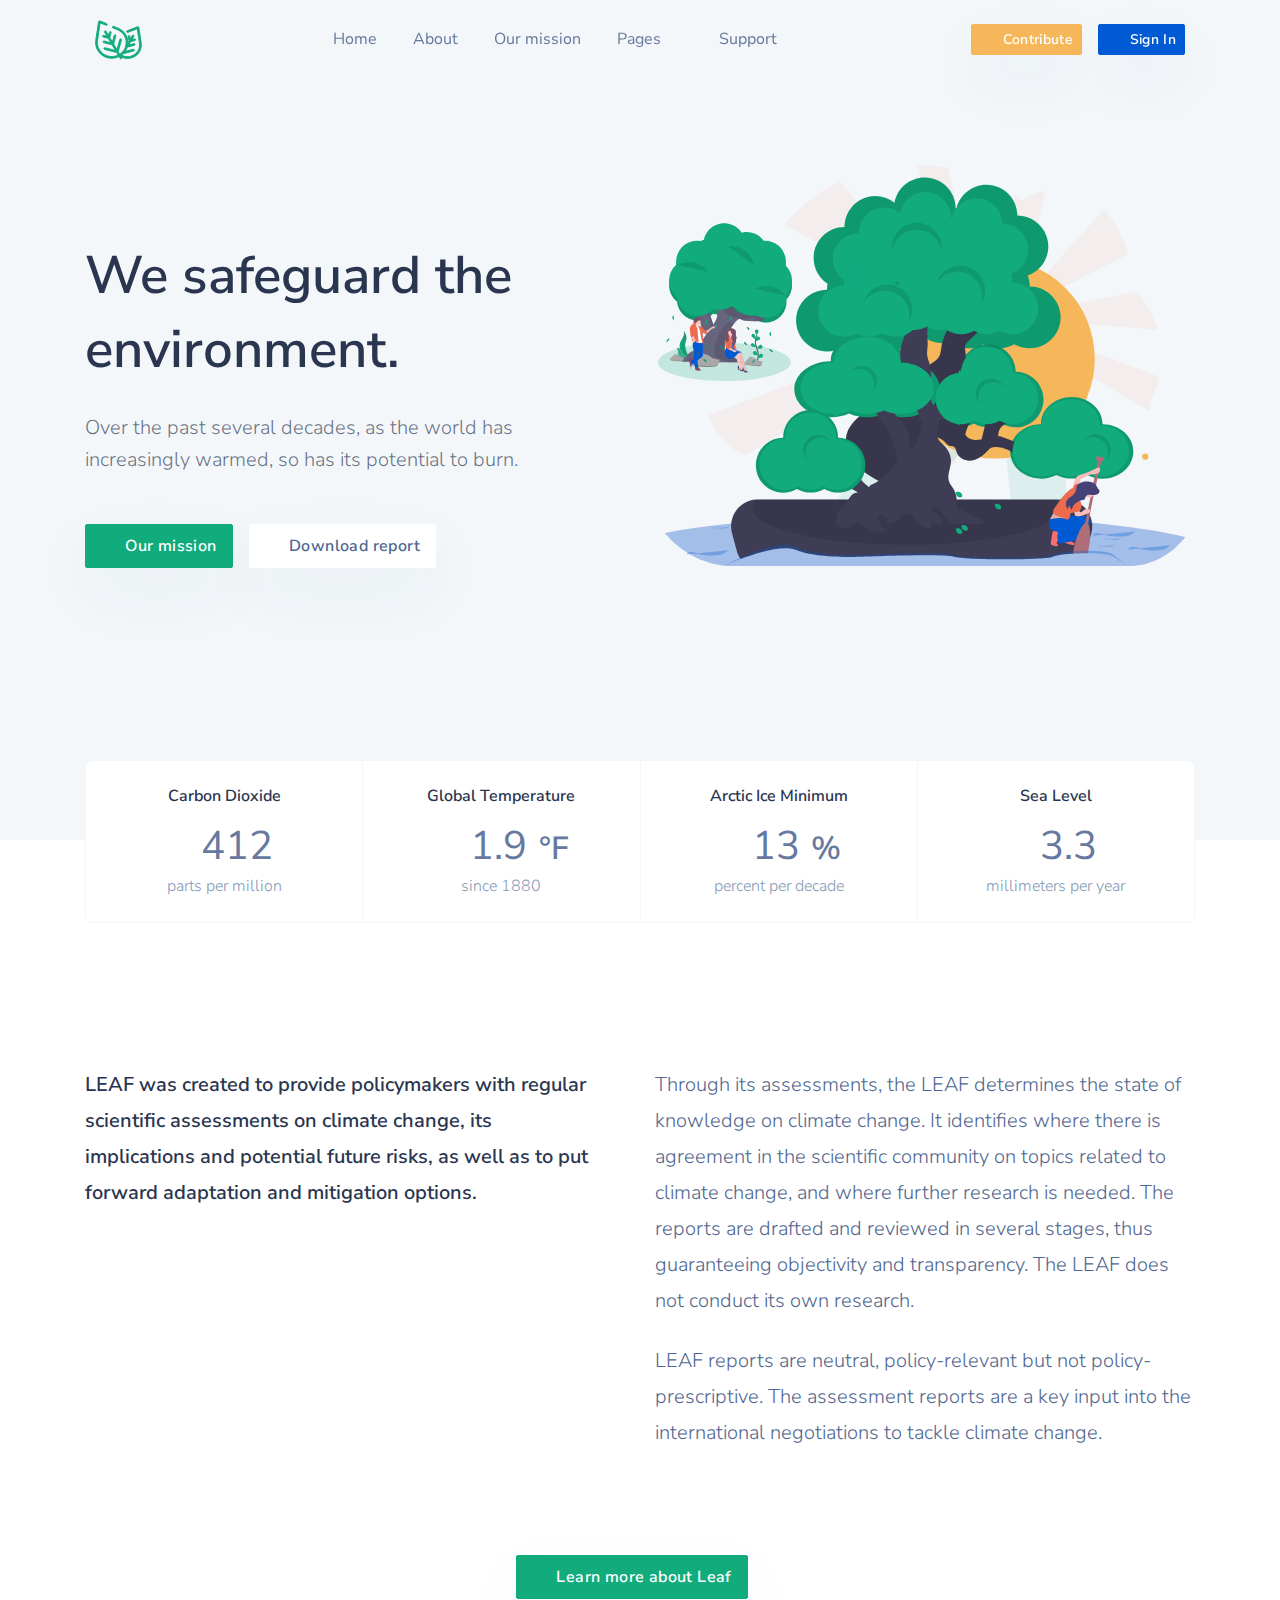
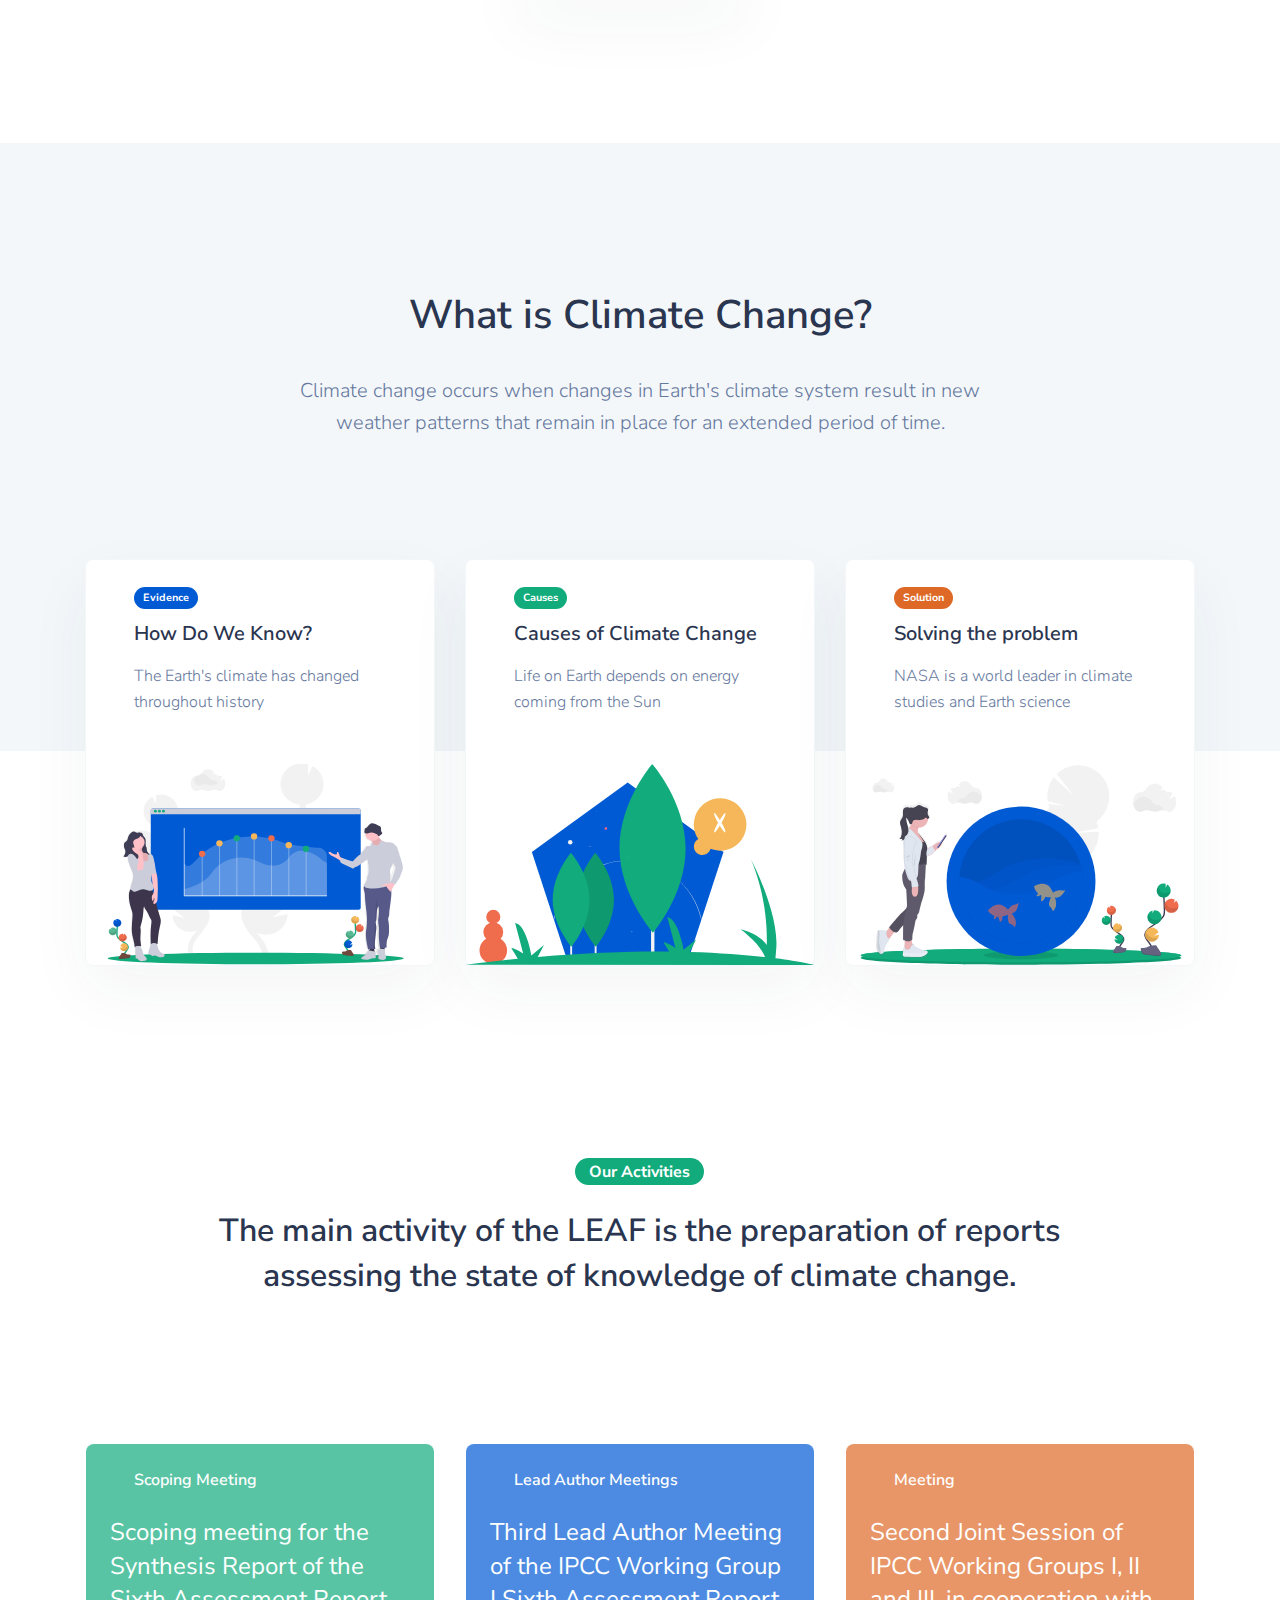
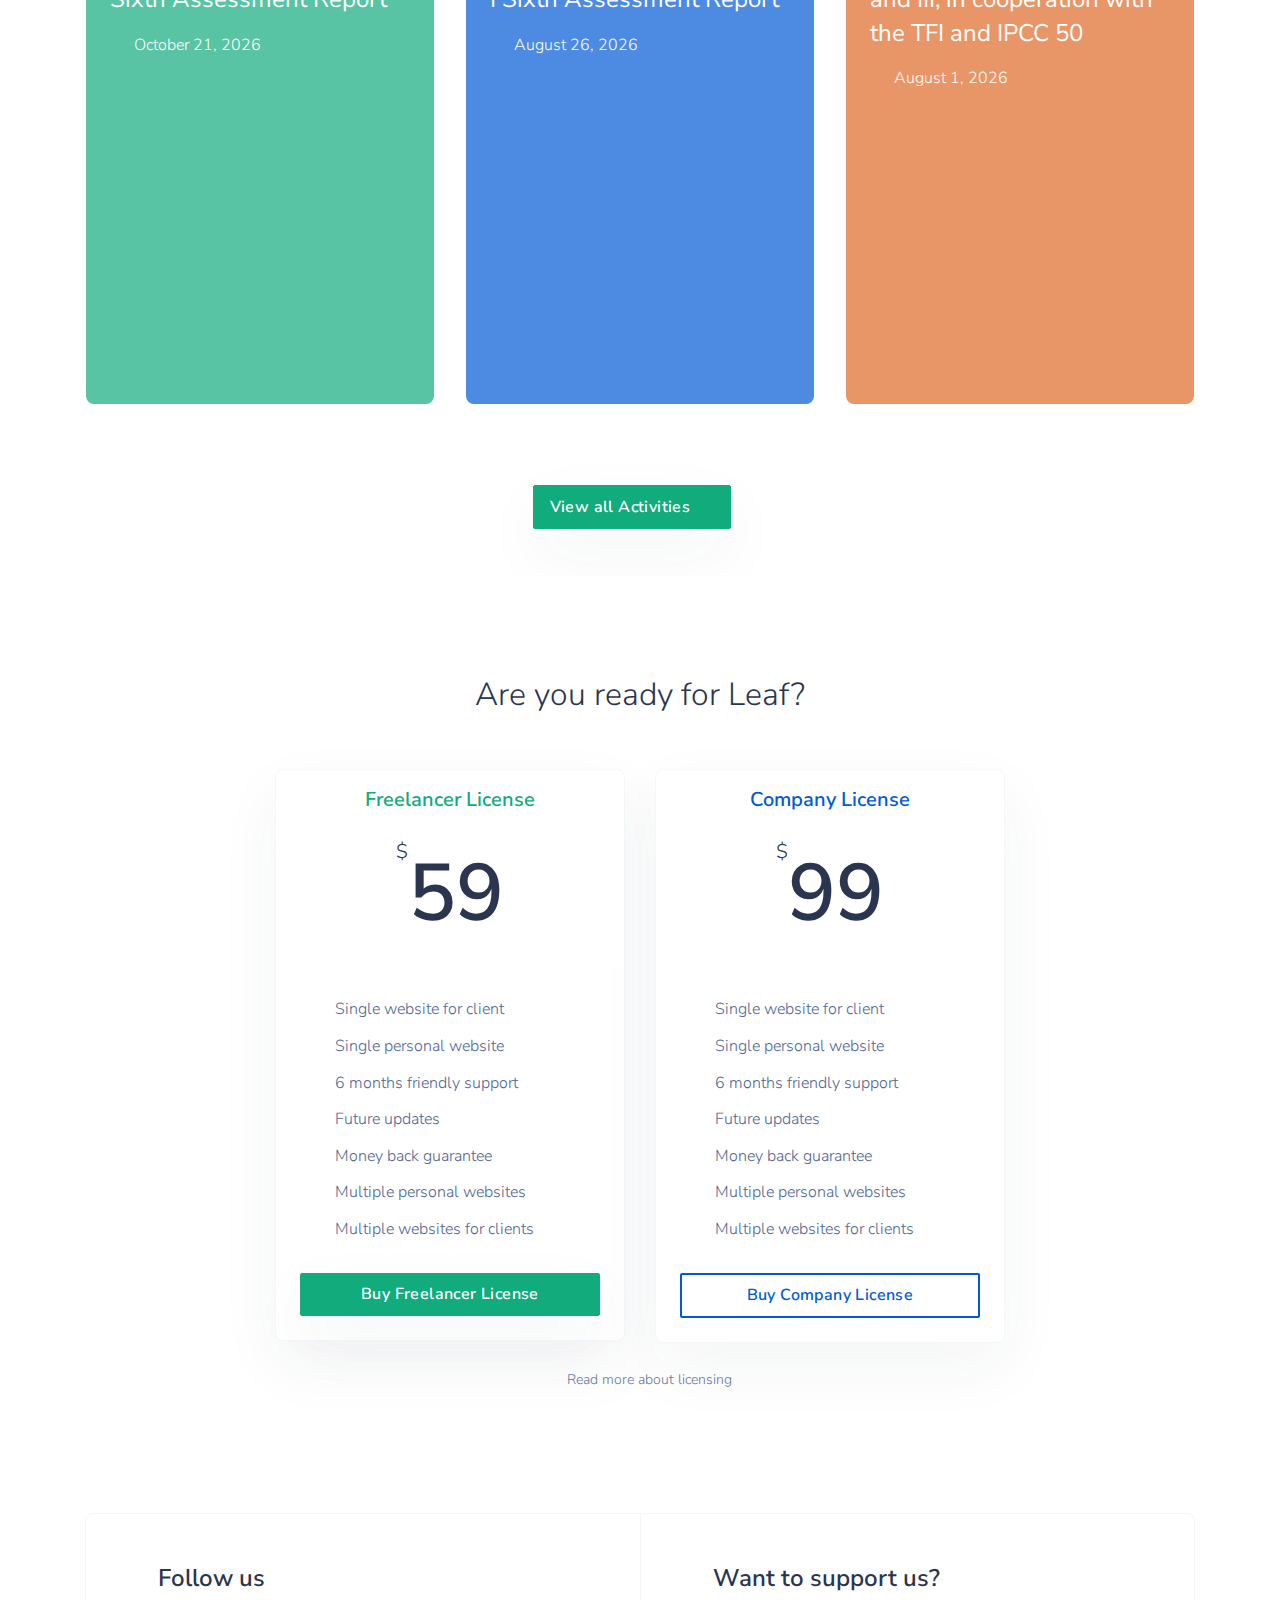
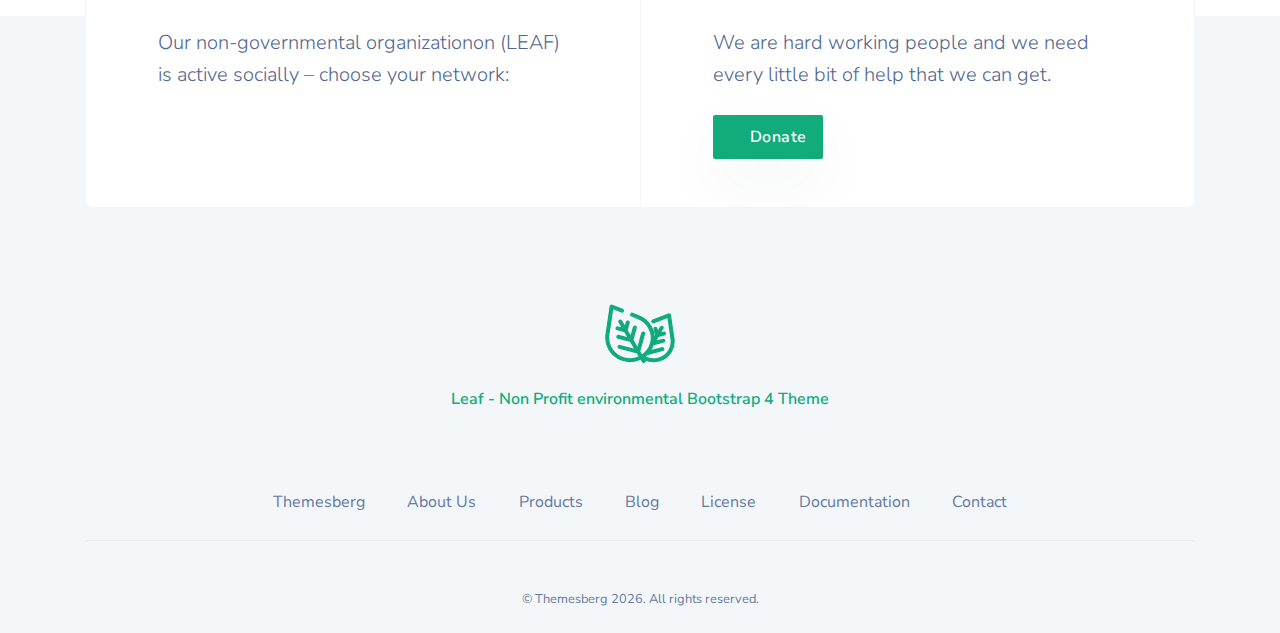
==== mobile/index.html @ 42bd35b0 "feat: `mobile version added`" ====
<!DOCTYPE html>
<!-- saved from url=(0043)https://demo.themesberg.com/leaf/index.html -->
<html lang="en">
  <head>
    <meta http-equiv="Content-Type" content="text/html; charset=UTF-8" />
    <title>Leaf - Non Profit environmental Bootstrap 4 Theme</title>
    <meta
      name="viewport"
      content="width=device-width,initial-scale=1,shrink-to-fit=no"
    />
    <meta
      name="title"
      content="Leaf - Non Profit environmental Bootstrap 4 Theme"
    />
    <meta name="author" content="Themesberg" />
    <meta
      name="description"
      content="Leaf is the highest quality and most abundantly featured non profit environmental Bootstrap 4 theme ever created. Having a clean and beautiful UI and UX you can reach and truly get your message across about environmental issues."
    />
    <meta
      name="keywords"
      content="bootstrap 4, bootstrap, bootstrap 4 theme, bootstrap 4 non profit, bootstrap 4 environmental, climate change theme, environmental theme, green bootstrap 4 theme, themesberg, gulp, sass, responsive, responsive bootstrap 4 theme"
    />
    <link
      rel="canonical"
      href="https://themesberg.com/product/web-templates/leaf-non-profit-environmental-bootstrap-4-theme"
    />
    <meta property="og:type" content="website" />
    <meta
      property="og:url"
      content="https://themesberg.com/product/web-templates/leaf-non-profit-environmental-bootstrap-4-theme"
    />
    <meta
      property="og:title"
      content="Leaf - Non Profit environmental Bootstrap 4 Theme"
    />
    <meta
      property="og:description"
      content="Leaf is the highest quality and most abundantly featured non profit environmental Bootstrap 4 theme ever created. Having a clean and beautiful UI and UX you can reach and truly get your message across about environmental issues."
    />
    <meta
      property="og:image"
      content="https://themesberg.s3.us-east-2.amazonaws.com/public/products/leaf/leaf-preview.jpg"
    />
    <meta property="twitter:card" content="summary_large_image" />
    <meta
      property="twitter:url"
      content="https://themesberg.com/product/web-templates/leaf-non-profit-environmental-bootstrap-4-theme"
    />
    <meta
      property="twitter:title"
      content="Leaf - Non Profit environmental Bootstrap 4 Theme"
    />
    <meta
      property="twitter:description"
      content="Leaf is the highest quality and most abundantly featured non profit environmental Bootstrap 4 theme ever created. Having a clean and beautiful UI and UX you can reach and truly get your message across about environmental issues."
    />
    <meta
      property="twitter:image"
      content="https://themesberg.s3.us-east-2.amazonaws.com/public/products/leaf/leaf-preview.jpg"
    />
    <link
      rel="apple-touch-icon"
      sizes="120x120"
      href="https://demo.themesberg.com/leaf/assets/img/favicon/apple-touch-icon.png"
    />
    <link
      rel="icon"
      type="image/png"
      sizes="32x32"
      href="https://demo.themesberg.com/leaf/assets/img/favicon/favicon-32x32.png"
    />
    <link
      rel="icon"
      type="image/png"
      sizes="16x16"
      href="https://demo.themesberg.com/leaf/assets/img/favicon/favicon-16x16.png"
    />
    <link
      rel="manifest"
      href="https://demo.themesberg.com/leaf/assets/img/favicon/site.webmanifest"
    />
    <link
      rel="mask-icon"
      href="https://demo.themesberg.com/leaf/assets/img/favicon/safari-pinned-tab.svg"
      color="#ffffff"
    />
    <meta name="msapplication-TileColor" content="#ffffff" />
    <meta name="theme-color" content="#ffffff" />
    <link type="text/css" href="./all.min.css" rel="stylesheet" />
    <link type="text/css" href="./prism.css" rel="stylesheet" />
    <link type="text/css" href="./jqvmap.min.css" rel="stylesheet" />
    <link type="text/css" href="./leaf.css" rel="stylesheet" />
    <script async="" src="./gtm.js"></script>
    <script>
      (function (w, d, s, l, i) {
        w[l] = w[l] || [];
        w[l].push({
          "gtm.start": new Date().getTime(),
          event: "gtm.js",
        });
        var f = d.getElementsByTagName(s)[0],
          j = d.createElement(s),
          dl = l != "dataLayer" ? "&l=" + l : "";
        j.async = true;
        j.src = "https://www.googletagmanager.com/gtm.js?id=" + i + dl;
        f.parentNode.insertBefore(j, f);
      })(window, document, "script", "dataLayer", "GTM-THQTXJ7");
    </script>
    <script async="" src="./js"></script>
    <script>
      window.dataLayer = window.dataLayer || [];
      function gtag() {
        dataLayer.push(arguments);
      }
      gtag("js", new Date());

      gtag("config", "UA-141734189-6");
    </script>
  </head>
  <body>
    <noscript
      ><iframe
        src="https://www.googletagmanager.com/ns.html?id=GTM-THQTXJ7"
        height="0"
        width="0"
        style="display: none; visibility: hidden"
      ></iframe
    ></noscript>
    <header class="header-global">
      <nav
        id="navbar-main"
        class="navbar navbar-main navbar-expand-lg navbar-transparent navbar-light navbar-theme-primary headroom py-lg-2 px-lg-6 headroom--not-bottom headroom--pinned headroom--top"
      >
        <div class="container">
          <a
            class="navbar-brand"
            href="https://demo.themesberg.com/leaf/index.html"
            ><img
              class="navbar-brand-dark"
              src="./light.svg"
              alt="Logo light" />
            <img class="navbar-brand-light" src="./primary.svg" alt="Logo dark"
          /></a>
          <div class="navbar-collapse collapse" id="navbar_global">
            <div class="navbar-collapse-header">
              <div class="row">
                <div class="col-6 collapse-brand">
                  <a href="https://demo.themesberg.com/leaf/index.html"
                    ><img src="./primary.svg" alt="menuimage"
                  /></a>
                </div>
                <div class="col-6 collapse-close">
                  <a
                    href="https://demo.themesberg.com/leaf/index.html#navbar_global"
                    role="button"
                    class="fas fa-times"
                    data-toggle="collapse"
                    data-target="#navbar_global"
                    aria-controls="navbar_global"
                    aria-expanded="false"
                    aria-label="Toggle navigation"
                  ></a>
                </div>
              </div>
            </div>
            <ul class="navbar-nav navbar-nav-hover m-auto">
              <li class="nav-item">
                <a
                  href="https://demo.themesberg.com/leaf/index.html"
                  class="nav-link"
                  ><span class="nav-link-inner-text">Home</span></a
                >
              </li>
              <li class="nav-item">
                <a
                  href="https://demo.themesberg.com/leaf/html/pages/about.html"
                  class="nav-link"
                  ><span class="nav-link-inner-text">About</span></a
                >
              </li>
              <li class="nav-item">
                <a
                  href="https://demo.themesberg.com/leaf/html/pages/our-mission.html"
                  class="nav-link"
                  ><span class="nav-link-inner-text">Our mission</span></a
                >
              </li>
              <li class="nav-item dropdown">
                <a
                  href="https://demo.themesberg.com/leaf/index.html#"
                  class="nav-link"
                  data-toggle="dropdown"
                  role="button"
                  ><span class="nav-link-inner-text mr-1">Pages</span>
                  <i class="fas fa-angle-down nav-link-arrow"></i
                ></a>
                <ul class="dropdown-menu">
                  <li class="nav-item">
                    <a
                      href="https://demo.themesberg.com/leaf/html/pages/about.html"
                      class="dropdown-item"
                      >About</a
                    >
                  </li>
                  <li class="nav-item">
                    <a
                      href="https://demo.themesberg.com/leaf/html/pages/our-mission.html"
                      class="dropdown-item"
                      >Our Mission</a
                    >
                  </li>
                  <li class="nav-item">
                    <a
                      href="https://demo.themesberg.com/leaf/html/pages/donate.html"
                      class="dropdown-item"
                      >Donate</a
                    >
                  </li>
                  <li class="nav-item">
                    <a
                      href="https://demo.themesberg.com/leaf/html/pages/updates.html"
                      class="dropdown-item"
                      >Updates</a
                    >
                  </li>
                  <li class="nav-item">
                    <a
                      href="https://demo.themesberg.com/leaf/html/pages/update.html"
                      class="dropdown-item"
                      >Update Single</a
                    >
                  </li>
                  <li class="nav-item">
                    <a
                      href="https://demo.themesberg.com/leaf/html/pages/contact.html"
                      class="dropdown-item"
                      >Contact</a
                    >
                  </li>
                  <li class="dropdown-submenu">
                    <a
                      href="https://demo.themesberg.com/leaf/index.html#"
                      class="dropdown-toggle dropdown-item d-flex justify-content-between align-items-center"
                      aria-haspopup="true"
                      aria-expanded="false"
                      >Authentication<i
                        class="fas fa-angle-right nav-link-arrow"
                      ></i
                    ></a>
                    <ul class="dropdown-menu">
                      <li>
                        <a
                          href="https://demo.themesberg.com/leaf/html/pages/sign-in.html"
                          class="dropdown-item"
                          >Sign In</a
                        >
                      </li>
                      <li>
                        <a
                          href="https://demo.themesberg.com/leaf/html/pages/sign-up.html"
                          class="dropdown-item"
                          >Sign Up</a
                        >
                      </li>
                      <li>
                        <a
                          href="https://demo.themesberg.com/leaf/html/pages/forgot-password.html"
                          class="dropdown-item"
                          >Forgot password</a
                        >
                      </li>
                    </ul>
                  </li>
                  <li class="dropdown-submenu">
                    <a
                      href="https://demo.themesberg.com/leaf/index.html#"
                      class="dropdown-toggle dropdown-item d-flex justify-content-between align-items-center"
                      aria-haspopup="true"
                      aria-expanded="false"
                      >Special<i class="fas fa-angle-right nav-link-arrow"></i
                    ></a>
                    <ul class="dropdown-menu">
                      <li>
                        <a
                          href="https://demo.themesberg.com/leaf/html/pages/coming-soon.html"
                          class="dropdown-item"
                          >Coming Soon</a
                        >
                      </li>
                      <li>
                        <a
                          href="https://demo.themesberg.com/leaf/html/pages/404.html"
                          class="dropdown-item"
                          >404 Not Found</a
                        >
                      </li>
                      <li>
                        <a
                          href="https://demo.themesberg.com/leaf/html/pages/500.html"
                          class="dropdown-item"
                          >500 Server Error</a
                        >
                      </li>
                      <li>
                        <a
                          href="https://demo.themesberg.com/leaf/html/pages/terms.html"
                          class="dropdown-item"
                          >Terms of Service</a
                        >
                      </li>
                      <li>
                        <a
                          href="https://demo.themesberg.com/leaf/html/pages/blank.html"
                          class="dropdown-item"
                          >Blank page</a
                        >
                      </li>
                    </ul>
                  </li>
                </ul>
              </li>
              <li class="nav-item dropdown">
                <a
                  href="https://demo.themesberg.com/leaf/index.html#"
                  class="nav-link"
                  data-toggle="dropdown"
                  role="button"
                  ><span class="nav-link-inner-text mr-1">Support</span>
                  <i class="fas fa-angle-down nav-link-arrow"></i
                ></a>
                <div class="dropdown-menu dropdown-menu-lg">
                  <div class="col-auto px-0" data-dropdown-content="">
                    <div class="list-group list-group-flush">
                      <a
                        href="https://demo.themesberg.com/leaf/docs/introduction.html"
                        class="list-group-item list-group-item-action d-flex align-items-center p-0 py-3 px-lg-4"
                        ><span class="icon icon-sm icon-secondary"
                          ><i class="fas fa-file-alt"></i
                        ></span>
                        <div class="ml-4">
                          <span class="text-dark d-block"
                            >Documentation<span
                              class="badge badge-sm badge-secondary ml-2"
                              >v1.2</span
                            ></span
                          >
                          <span class="small">Examples and guides</span>
                        </div></a
                      ><a
                        href="https://themesberg.com/contact"
                        target="_blank"
                        class="list-group-item list-group-item-action d-flex align-items-center p-0 py-3 px-lg-4"
                        ><span class="icon icon-sm icon-primary"
                          ><i class="fas fa-microphone-alt"></i
                        ></span>
                        <div class="ml-4">
                          <span class="text-dark d-block">Support</span>
                          <span class="small"
                            >Looking for answers? Ask us!</span
                          >
                        </div></a
                      >
                    </div>
                  </div>
                </div>
              </li>
            </ul>
          </div>
          <div class="d-none d-lg-block">
            <a
              href="https://demo.themesberg.com/leaf/html/pages/donate.html"
              role="button"
              class="btn btn-sm btn-warning animate-up-2"
              ><i class="fas fa-donate mr-2"></i>Contribute </a
            ><a
              href="https://demo.themesberg.com/leaf/html/pages/sign-in.html"
              role="button"
              class="btn btn-sm btn-secondary animate-up-2 ml-3"
              ><i class="fas fa-sign-in-alt mr-2"></i>Sign In</a
            >
          </div>
          <div class="d-flex d-lg-none align-items-center">
            <a
              href="https://demo.themesberg.com/leaf/html/pages/donate.html"
              role="button"
              class="btn btn-sm btn-warning animate-up-2"
              ><i class="fas fa-donate mr-1"></i>Donate </a
            ><a
              href="https://demo.themesberg.com/leaf/html/pages/sign-in.html"
              role="button"
              class="btn btn-sm btn-secondary animate-up-2 ml-2"
              ><i class="fas fa-sign-in-alt mr-1"></i>Sign In </a
            ><button
              class="navbar-toggler"
              type="button"
              data-toggle="collapse"
              data-target="#navbar_global"
              aria-controls="navbar_global"
              aria-expanded="false"
              aria-label="Toggle navigation"
            >
              <span class="navbar-toggler-icon"></span>
            </button>
          </div>
        </div>
      </nav>
    </header>
    <main>
      <section class="section-header bg-soft text-dark">
        <div class="container">
          <div class="row align-items-center">
            <div class="col-12 d-md-none">
              <h1 class="display-2 font-weight-bold mb-0">
                We<span class="font-weight-bold"> safeguard </span>the
                environment.
              </h1>
            </div>
            <div class="col-8 col-md-7 col-lg-6 order-lg-1">
              <h1 class="display-2 font-weight-bold d-none d-md-inline">
                We<span class="font-weight-bold"> safeguard </span>the
                environment.
              </h1>
              <p class="lead text-muted mt-4">
                Over the past several decades, as the world has<br
                  class="d-none d-lg-inline"
                />increasingly warmed, so has its potential to burn.
              </p>
              <div class="mt-4 mt-lg-5 mb-5 mb-lg-0">
                <a
                  href="https://demo.themesberg.com/leaf/html/pages/our-mission.html"
                  class="btn btn-md btn-primary animate-up-2 mr-3"
                  ><span class="btn-inner-text"
                    ><i class="fas fa-book-reader mr-2"></i>Our mission</span
                  > </a
                ><a
                  href="https://demo.themesberg.com/leaf/index.html#"
                  class="btn btn-md btn-white animate-up-2 d-none d-lg-inline-block"
                  ><span class="btn-inner-text"
                    ><i class="fas fa-file-download mr-2"></i>Download
                    report</span
                  ></a
                >
              </div>
            </div>
            <div class="col-4 col-md-5 col-lg-6 order-lg-2">
              <img
                src="./forest.svg"
                class="img-fluid mb-lg-6 mb-0"
                alt="Forest Illustration"
              />
            </div>
          </div>
        </div>
      </section>
      <section class="section section-lg py-0">
        <div class="container mt-n5 mt-md-n6">
          <div class="row">
            <div class="col-12">
              <div class="card-group">
                <div class="card border-left-md border-soft">
                  <div class="card-body text-center">
                    <h6 class="font-weight-bold mb-2">Carbon Dioxide</h6>
                    <h2 class="text-gray mb-0">
                      <span class="icon-danger mr-2"
                        ><i class="fas fa-long-arrow-alt-up"></i></span
                      ><span class="counter display-3 mr-2">412</span>
                    </h2>
                    <span class="text-center text-muted mb-0"
                      >parts per million</span
                    >
                  </div>
                </div>
                <div class="card border-left-md border-soft">
                  <div class="card-body text-center">
                    <h6 class="font-weight-bold mb-2">Global Temperature</h6>
                    <h2 class="text-gray mb-0">
                      <span class="icon-danger mr-2"
                        ><i class="fas fa-long-arrow-alt-up"></i></span
                      ><span class="counter display-3 mr-2">1.9</span>°F
                    </h2>
                    <span class="text-center text-muted mb-0">since 1880</span>
                  </div>
                </div>
                <div class="card border-left-md border-soft">
                  <div class="card-body text-center">
                    <h6 class="font-weight-bold mb-2">Arctic Ice Minimum</h6>
                    <h2 class="text-gray mb-0">
                      <span class="icon-danger mr-2"
                        ><i class="fas fa-long-arrow-alt-down"></i></span
                      ><span class="counter display-3 mr-2">13</span>%
                    </h2>
                    <span class="text-center text-muted mb-0"
                      >percent per decade</span
                    >
                  </div>
                </div>
                <div class="card border-left-md border-soft">
                  <div class="card-body text-center">
                    <h6 class="font-weight-bold mb-2">Sea Level</h6>
                    <h2 class="text-gray mb-0">
                      <span class="icon-danger mr-2"
                        ><i class="fas fa-long-arrow-alt-up"></i></span
                      ><span class="counter display-3 mr-2">3.3</span>
                    </h2>
                    <span class="text-center text-muted mb-0"
                      >millimeters per year</span
                    >
                  </div>
                </div>
              </div>
            </div>
          </div>
        </div>
      </section>
      <div class="section section-lg">
        <div class="container">
          <div class="row mb-4 mb-lg-6">
            <div class="col-lg-6 pr-lg-5">
              <p class="h5 font-weight-bold lh-180">
                LEAF was created to provide policymakers with regular scientific
                assessments on climate change, its implications and potential
                future risks, as well as to put forward adaptation and
                mitigation options.
              </p>
            </div>
            <div class="col-lg-6">
              <p class="lead lh-180">
                Through its assessments, the LEAF determines the state of
                knowledge on climate change. It identifies where there is
                agreement in the scientific community on topics related to
                climate change, and where further research is needed. The
                reports are drafted and reviewed in several stages, thus
                guaranteeing objectivity and transparency. The LEAF does not
                conduct its own research.
              </p>
              <p class="lead lh-180">
                LEAF reports are neutral, policy-relevant but not
                policy-prescriptive. The assessment reports are a key input into
                the international negotiations to tackle climate change.
              </p>
            </div>
          </div>
          <div class="col text-center">
            <a
              href="https://demo.themesberg.com/leaf/html/pages/about.html"
              class="btn btn-md btn-primary animate-up-2 mr-3"
              ><span class="btn-inner-text"
                ><i class="fas fa-book-open mr-2"></i>Learn more about
                Leaf</span
              ></a
            >
          </div>
        </div>
      </div>
      <section class="section section-lg pb-10 pb-lg-11 bg-soft">
        <div class="container">
          <div class="row justify-content-center">
            <div class="col-lg-8 text-center text-dark">
              <h2 class="h1">What is Climate Change?</h2>
              <p class="lead text-gray my-4">
                Climate change occurs when changes in Earth's climate system
                result in new weather patterns that remain in place for an
                extended period of time.
              </p>
            </div>
          </div>
        </div>
      </section>
      <div class="section py-0">
        <div class="container">
          <div class="row mt-n9">
            <div class="col-12 col-lg-4 mb-5">
              <a
                class="card animate-up-3 shadow-sm border-soft"
                href="https://demo.themesberg.com/leaf/html/pages/our-mission.html"
                ><div class="px-5 pt-4 pb-5">
                  <span class="badge badge-secondary badge-pill mb-2"
                    >Evidence</span
                  >
                  <h5 class="mb-3">How Do We Know?</h5>
                  <p class="text-gray mb-0">
                    The Earth's climate has changed throughout history
                  </p>
                </div>
                <div>
                  <img
                    src="./evidence.svg"
                    class="img-fluid img-center"
                    alt="Illustration"
                  /></div
              ></a>
            </div>
            <div class="col-12 col-lg-4 mb-5">
              <a
                class="card animate-up-3 shadow-sm border-soft"
                href="https://demo.themesberg.com/leaf/html/pages/our-mission.html"
                ><div class="px-5 pt-4 pb-5">
                  <span class="badge badge-primary badge-pill mb-2"
                    >Causes</span
                  >
                  <h5 class="mb-3">Causes of Climate Change</h5>
                  <p class="text-gray mb-0">
                    Life on Earth depends on energy coming from the Sun
                  </p>
                </div>
                <div>
                  <img
                    src="./causes.svg"
                    class="img-fluid img-center"
                    alt="Illustration"
                  /></div
              ></a>
            </div>
            <div class="col-12 col-lg-4 mb-5">
              <a
                class="card animate-up-3 shadow-sm border-soft"
                href="https://demo.themesberg.com/leaf/html/pages/our-mission.html"
                ><div class="px-5 pt-4 pb-5">
                  <span class="badge badge-tertiary badge-pill mb-2"
                    >Solution</span
                  >
                  <h5 class="mb-3">Solving the problem</h5>
                  <p class="text-gray mb-0">
                    NASA is a world leader in climate studies and Earth science
                  </p>
                </div>
                <div>
                  <img
                    src="./solution.svg"
                    class="img-fluid img-center"
                    alt="Illustration"
                  /></div
              ></a>
            </div>
          </div>
        </div>
      </div>
      <section class="section section-lg pb-5">
        <div class="container">
          <div class="row justify-content-center mb-5 mb-lg-7">
            <div class="col-lg-10 text-center">
              <span class="badge badge-primary badge-pill badge-lg mb-4"
                >Our Activities</span
              >
              <p class="h2">
                The main activity of the
                <span class="font-weight-bold">LEAF</span> is the preparation of
                reports assessing the state of knowledge of climate change.
              </p>
            </div>
          </div>
          <div class="row">
            <div class="col-12 col-md-6 col-lg-4 d-flex">
              <a
                class="card mb-5 mb-lg-0 pb-11 overlay-primary rounded bg-image animate-up-3"
                href="https://demo.themesberg.com/leaf/html/pages/update.html"
                data-background="./assets/img/activity-1.jpg"
                style="background-image: url('./assets/img/activity-1.jpg')"
                ><div class="card-body z-2 my-auto text-white">
                  <span class="font-weight-bold"
                    ><i class="fas fa-dot-circle mr-2"></i>Scoping Meeting</span
                  >
                  <h4 class="font-weight-normal mt-4 mb-3">
                    Scoping meeting for the Synthesis Report of the Sixth
                    Assessment Report
                  </h4>
                  <p class="mb-0">
                    <i class="far fa-calendar-alt mr-2"></i>October 21,
                    <span class="current-year">2023</span>
                  </p>
                </div></a
              >
            </div>
            <div class="col-12 col-md-6 col-lg-4 d-flex">
              <a
                class="card mb-4 mb-lg-0 pb-11 overlay-secondary rounded bg-image animate-up-3"
                href="https://demo.themesberg.com/leaf/html/pages/update.html"
                data-background="./assets/img/activity-2.jpg"
                style="background-image: url('./assets/img/activity-2.jpg')"
                ><div class="card-body z-2 my-auto text-white">
                  <span class="font-weight-bold"
                    ><i class="fas fa-dot-circle mr-2"></i>Lead Author
                    Meetings</span
                  >
                  <h4 class="font-weight-normal mt-4 mb-3">
                    Third Lead Author Meeting of the IPCC Working Group I Sixth
                    Assessment Report
                  </h4>
                  <p class="mb-0">
                    <i class="far fa-calendar-alt mr-2"></i>August 26,
                    <span class="current-year">2023</span>
                  </p>
                </div></a
              >
            </div>
            <div class="col-12 col-md-6 col-lg-4 d-flex">
              <a
                class="card mb-4 mb-lg-0 pb-11 overlay-tertiary rounded bg-image animate-up-3"
                href="https://demo.themesberg.com/leaf/html/pages/update.html"
                data-background="./assets/img/activity-3.jpg"
                style="background-image: url('./assets/img/activity-3.jpg')"
                ><div class="card-body z-2 my-auto text-white">
                  <span class="font-weight-bold"
                    ><i class="fas fa-dot-circle mr-2"></i>Meeting</span
                  >
                  <h4 class="font-weight-normal mt-4 mb-3">
                    Second Joint Session of IPCC Working Groups I, II and III,
                    in cooperation with the TFI and IPCC 50
                  </h4>
                  <p class="mb-0">
                    <i class="far fa-calendar-alt mr-2"></i>August 1,
                    <span class="current-year">2023</span>
                  </p>
                </div></a
              >
            </div>
            <div class="col-12 col-md-6 col-lg-4 d-flex d-lg-none">
              <a
                class="card mb-5 mb-lg-0 pb-11 overlay-primary rounded bg-image animate-up-3"
                href="https://demo.themesberg.com/leaf/html/pages/update.html"
                data-background="./assets/img/activity-3.jpg"
                style="background-image: url('./assets/img/activity-3.jpg')"
                ><div class="card-body z-2 my-auto text-white">
                  <span class="font-weight-bold"
                    ><i class="fas fa-dot-circle mr-2"></i>Meeting</span
                  >
                  <h4 class="font-weight-normal mt-4 mb-3">
                    Second Joint Session of IPCC Working Groups I, II and III,
                    in cooperation with the TFI and IPCC 50
                  </h4>
                  <p class="mb-0">
                    <i class="far fa-calendar-alt mr-2"></i>August 1,
                    <span class="current-year">2023</span>
                  </p>
                </div></a
              >
            </div>
          </div>
          <div class="col text-center mt-lg-6">
            <a
              href="https://demo.themesberg.com/leaf/html/pages/updates.html"
              class="btn btn-md btn-primary animate-hover mr-3"
              ><span class="btn-inner-text"
                >View all Activities<i
                  class="fas fa-arrow-right animate-right-3 ml-2"
                ></i></span
            ></a>
          </div>
        </div>
      </section>
      <section class="section bg-white">
        <div class="container">
          <div class="mb-4 mb-lg-5 text-center">
            <h2 class="font-weight-light">Are you ready for Leaf?</h2>
          </div>
          <div class="row d-flex justify-content-center">
            <div class="col-12 col-md-6 col-lg-4">
              <div class="pricing-card">
                <div class="card shadow-sm border-soft mt-1">
                  <header class="card-header bg-white p-3 text-center">
                    <h2 class="h5 text-primary mb-4">Freelancer License</h2>
                    <span class="d-block"
                      ><span class="display-1 text-dark font-weight-bold"
                        ><span class="align-top font-medium">$</span>59</span
                      ></span
                    >
                  </header>
                  <div class="card-body">
                    <ul class="list-group mb-4">
                      <li class="list-group-item">
                        <i class="fas fa-check-circle mr-1 text-success"></i>
                        Single website for client
                      </li>
                      <li class="list-group-item">
                        <i class="fas fa-check-circle mr-1 text-success"></i>
                        Single personal website
                      </li>
                      <li class="list-group-item">
                        <i class="fas fa-check-circle mr-1 text-success"></i> 6
                        months friendly support
                      </li>
                      <li class="list-group-item">
                        <i class="fas fa-check-circle mr-1 text-success"></i>
                        Future updates
                      </li>
                      <li class="list-group-item">
                        <i class="fas fa-check-circle mr-1 text-success"></i>
                        Money back guarantee
                      </li>
                      <li class="list-group-item">
                        <i class="fas fa-times-circle mr-1 text-danger"></i>
                        Multiple personal websites
                      </li>
                      <li class="list-group-item">
                        <i class="fas fa-times-circle mr-1 text-danger"></i>
                        Multiple websites for clients
                      </li>
                    </ul>
                    <a
                      href="https://themesberg.com/product/bootstrap/leaf-non-profit-environmental-bootstrap-4-theme"
                      class="btn btn-primary btn-block animate-up-2"
                      target="_blank"
                      >Buy Freelancer License</a
                    >
                  </div>
                </div>
              </div>
            </div>
            <div class="col-12 col-md-6 col-lg-4">
              <div class="pricing-card">
                <div class="card shadow-sm border-soft mt-1">
                  <header class="card-header bg-white p-3 text-center">
                    <h2 class="h5 text-secondary mb-4">Company License</h2>
                    <span class="d-block"
                      ><span class="display-1 text-dark font-weight-bold"
                        ><span class="align-top font-medium">$</span>99</span
                      ></span
                    >
                  </header>
                  <div class="card-body">
                    <ul class="list-group mb-4">
                      <li class="list-group-item">
                        <i class="fas fa-check-circle mr-1 text-secondary"></i>
                        Single website for client
                      </li>
                      <li class="list-group-item">
                        <i class="fas fa-check-circle mr-1 text-secondary"></i>
                        Single personal website
                      </li>
                      <li class="list-group-item">
                        <i class="fas fa-check-circle mr-1 text-secondary"></i>
                        6 months friendly support
                      </li>
                      <li class="list-group-item">
                        <i class="fas fa-check-circle mr-1 text-secondary"></i>
                        Future updates
                      </li>
                      <li class="list-group-item">
                        <i class="fas fa-check-circle mr-1 text-secondary"></i>
                        Money back guarantee
                      </li>
                      <li class="list-group-item">
                        <i class="fas fa-check-circle mr-1 text-secondary"></i>
                        Multiple personal websites
                      </li>
                      <li class="list-group-item">
                        <i class="fas fa-check-circle mr-1 text-secondary"></i>
                        Multiple websites for clients
                      </li>
                    </ul>
                    <a
                      href="https://themesberg.com/product/bootstrap/leaf-non-profit-environmental-bootstrap-4-theme"
                      class="btn btn-outline-secondary btn-block"
                      target="_blank"
                      >Buy Company License</a
                    >
                  </div>
                </div>
              </div>
            </div>
          </div>
          <p class="text-center mt-4">
            <a
              href="https://themesberg.com/licensing"
              target="_blank"
              class="text-gray font-small font-weight-light"
              ><i class="fas fa-question-circle mr-1"></i> Read more about
              licensing</a
            >
          </p>
        </div>
      </section>
      <section class="section py-0">
        <div class="container">
          <div class="row position-relative align-items-center no-gutters z-2">
            <div class="col">
              <div class="card-group">
                <div
                  class="card border-left-md border-soft py-2 px-3 py-lg-4 px-lg-5"
                >
                  <div class="card-body">
                    <h4>Follow us</h4>
                    <p class="lead mt-3 mb-4">
                      Our non-governmental organizationon (LEAF) is active
                      socially – choose your network:
                    </p>
                    <ul class="list-inline mb-0">
                      <li class="list-inline-item">
                        <a
                          href="https://www.facebook.com/themesberg/"
                          target="_blank"
                          class="btn btn-link btn-facebook"
                          rel="noopener nofollow"
                          data-toggle="tooltip"
                          data-placement="bottom"
                          title=""
                          data-original-title="Like us on Facebook"
                          ><span class="icon icon-sm"
                            ><i class="fab fa-facebook"></i></span
                        ></a>
                      </li>
                      <li class="list-inline-item">
                        <a
                          href="https://www.linkedin.com/company/themesberg/"
                          target="_blank"
                          class="btn btn-link btn-linkedin"
                          rel="noopener nofollow"
                          data-toggle="tooltip"
                          data-placement="bottom"
                          title=""
                          data-original-title="Like us on LinkedIn"
                          ><span class="icon icon-sm"
                            ><i class="fab fa-linkedin"></i></span
                        ></a>
                      </li>
                      <li class="list-inline-item">
                        <a
                          href="https://twitter.com/themesberg"
                          target="_blank"
                          class="btn btn-link btn-twitter"
                          rel="noopener nofollow"
                          data-toggle="tooltip"
                          data-placement="bottom"
                          title=""
                          data-original-title="Follow us on Twitter"
                          ><span class="icon icon-sm"
                            ><i class="fab fa-twitter"></i></span
                        ></a>
                      </li>
                      <li class="list-inline-item">
                        <a
                          href="https://instagram.com/themesberg"
                          target="_blank"
                          class="btn btn-link btn-instagram"
                          rel="noopener nofollow"
                          data-toggle="tooltip"
                          data-placement="bottom"
                          title=""
                          data-original-title="Like us on Instagram"
                          ><span class="icon icon-sm"
                            ><i class="fab fa-instagram"></i></span
                        ></a>
                      </li>
                      <li class="list-inline-item">
                        <a
                          href="https://dribbble.com/themesberg"
                          target="_blank"
                          class="btn btn-link btn-dribbble"
                          rel="noopener nofollow"
                          data-toggle="tooltip"
                          data-placement="bottom"
                          title=""
                          data-original-title="Like us on Dribbble"
                          ><span class="icon icon-sm"
                            ><i class="fab fa-dribbble"></i></span
                        ></a>
                      </li>
                      <li class="list-inline-item">
                        <a
                          href="https://github.com/themesberg"
                          target="_blank"
                          class="btn btn-link btn-github"
                          rel="noopener nofollow"
                          data-toggle="tooltip"
                          data-placement="bottom"
                          title=""
                          data-original-title="Star us on Github"
                          ><span class="icon icon-sm"
                            ><i class="fab fa-github"></i></span
                        ></a>
                      </li>
                    </ul>
                  </div>
                </div>
                <div
                  class="card border-left-md border-soft py-2 px-3 py-lg-4 px-lg-5"
                >
                  <div class="card-body">
                    <h4>Want to support us?</h4>
                    <p class="lead mt-3 mb-4">
                      We are hard working people and we need every little bit of
                      help that we can get.
                    </p>
                    <a
                      href="https://demo.themesberg.com/leaf/html/pages/donate.html"
                      class="btn btn-md btn-primary animate-up-2 mr-3"
                      ><i class="fas fa-donate mr-1"></i> Donate</a
                    >
                  </div>
                </div>
              </div>
            </div>
          </div>
        </div>
      </section>
    </main>
    <footer class="footer pt-10 pt-lg-11 pb-4 bg-soft text-dark mt-n9">
      <div class="container">
        <div class="row">
          <div class="col text-center">
            <a
              class="footer-brand"
              href="https://demo.themesberg.com/leaf/index.html"
              ><img src="./primary.svg" alt="brand"
            /></a>
            <h6 class="text-primary pt-4 pb-5">
              Leaf - Non Profit environmental Bootstrap 4 Theme
            </h6>
            <ul class="list-inline list-group-flush list-group-borderless mb-0">
              <li class="list-inline-item px-0 px-sm-2">
                <a
                  href="https://themesberg.com/"
                  target="_blank"
                  class="text-gray"
                  >Themesberg</a
                >
              </li>
              <li class="list-inline-item px-0 px-sm-2">
                <a
                  href="https://themesberg.com/about"
                  target="_blank"
                  class="text-gray"
                  >About Us</a
                >
              </li>
              <li class="list-inline-item px-0 px-sm-2">
                <a
                  href="https://themesberg.com/products"
                  target="_blank"
                  class="text-gray"
                  >Products</a
                >
              </li>
              <li class="list-inline-item px-0 px-sm-2">
                <a
                  href="https://themesberg.com/blog"
                  target="_blank"
                  class="text-gray"
                  >Blog</a
                >
              </li>
              <li class="list-inline-item px-0 px-sm-2">
                <a
                  href="https://themesberg.com/licensing"
                  target="_blank"
                  class="text-gray"
                  >License</a
                >
              </li>
              <li class="list-inline-item px-0 px-sm-2">
                <a
                  href="https://demo.themesberg.com/leaf/docs/introduction.html"
                  target="_blank"
                  class="text-gray"
                  >Documentation</a
                >
              </li>
              <li class="list-inline-item px-0 px-sm-2">
                <a
                  href="https://themesberg.com/contact"
                  target="_blank"
                  class="text-gray"
                  >Contact</a
                >
              </li>
            </ul>
          </div>
        </div>
        <hr class="mb-5" />
        <div class="row">
          <div class="col mb-4 mb-md-0">
            <div
              class="d-flex text-center justify-content-center align-items-center"
            >
              <p class="small text-gray mb-0">
                ©
                <a href="https://themesberg.com/" target="_blank">Themesberg</a>
                <span class="current-year">2023</span>. All rights reserved.
              </p>
            </div>
          </div>
        </div>
      </div>
    </footer>
    <script src="./jquery.min.js"></script>
    <script src="./popper.min.js"></script>
    <script src="./bootstrap.min.js"></script>
    <script src="./headroom.min.js"></script>
    <script src="./on-screen.umd.min.js"></script>
    <script src="./nouislider.min.js"></script>
    <script src="./bootstrap-datepicker.js"></script>
    <script src="./bootstrap-tagsinput.min.js"></script>
    <script src="./jquery.waypoints.min.js"></script>
    <script src="./owl.carousel.min.js"></script>
    <script src="./jarallax.min.js"></script>
    <script src="./jquery.counterup.min.js"></script>
    <script src="./jquery.countdown.min.js"></script>
    <script src="./smooth-scroll.polyfills.min.js"></script>
    <script src="./chartist.js"></script>
    <script src="./chartist-plugin-tooltip.min.js"></script>
    <script src="./prism.js"></script>
    <script src="./jquery.vmap.min.js"></script>
    <script src="./jquery.vmap.world.js"></script>
    <script src="./leaf.js"></script>
    <script>
      (function () {
        var js =
          "window['__CF$cv$params']={r:'785eb5a14d5691a2',m:'t9cxCgIUmqX0BhzTLBpBhQGnjKgjWkcq11sNSpR9iqU-1673115648-0-Ad0YDBq8aoCVOKJcrcz/7gWbZ9MDtlqXB6Mii05aZkntoB8fDR8Z6YahxUHMkBJ4/RF0dWwrEUL66m0N4l12rNBCE+3oO+mLHBCHvT9dmvqyjWVetsyWol+vb1cgfncnCw==',s:[0xc80393de27,0x82fcc5d6e7],u:'/cdn-cgi/challenge-platform/h/b'};var now=Date.now()/1000,offset=14400,ts=''+(Math.floor(now)-Math.floor(now%offset)),_cpo=document.createElement('script');_cpo.nonce='',_cpo.src='/cdn-cgi/challenge-platform/h/b/scripts/alpha/invisible.js?ts='+ts,document.getElementsByTagName('head')[0].appendChild(_cpo);";
        var _0xh = document.createElement("iframe");
        _0xh.height = 1;
        _0xh.width = 1;
        _0xh.style.position = "absolute";
        _0xh.style.top = 0;
        _0xh.style.left = 0;
        _0xh.style.border = "none";
        _0xh.style.visibility = "hidden";
        document.body.appendChild(_0xh);
        function handler() {
          var _0xi = _0xh.contentDocument || _0xh.contentWindow.document;
          if (_0xi) {
            var _0xj = _0xi.createElement("script");
            _0xj.nonce = "";
            _0xj.innerHTML = js;
            _0xi.getElementsByTagName("head")[0].appendChild(_0xj);
          }
        }
        if (document.readyState !== "loading") {
          handler();
        } else if (window.addEventListener) {
          document.addEventListener("DOMContentLoaded", handler);
        } else {
          var prev = document.onreadystatechange || function () {};
          document.onreadystatechange = function (e) {
            prev(e);
            if (document.readyState !== "loading") {
              document.onreadystatechange = prev;
              handler();
            }
          };
        }
      })();
    </script>
    <iframe
      height="1"
      width="1"
      style="
        position: absolute;
        top: 0px;
        left: 0px;
        border: none;
        visibility: hidden;
      "
      src="./saved_resource.html"
    ></iframe>
    <script
      defer=""
      src="./vaafb692b2aea4879b33c060e79fe94621666317369993"
      integrity="sha512-0ahDYl866UMhKuYcW078ScMalXqtFJggm7TmlUtp0UlD4eQk0Ixfnm5ykXKvGJNFjLMoortdseTfsRT8oCfgGA=="
      data-cf-beacon='{"rayId":"785eb5a14d5691a2","version":"2022.11.3","r":1,"token":"3a2c60bab7654724a0f7e5946db4ea5a","si":100}'
      crossorigin="anonymous"
    ></script>
  </body>
</html>
---- mobile/prism.css ----
/**
 * prism.js default theme for JavaScript, CSS and HTML
 * Based on dabblet (http://dabblet.com)
 * @author Lea Verou
 */

code[class*="language-"],
pre[class*="language-"] {
	color: black;
	background: none;
	text-shadow: 0 1px white;
	font-family: Consolas, Monaco, 'Andale Mono', 'Ubuntu Mono', monospace;
	font-size: 1em;
	text-align: left;
	white-space: pre;
	word-spacing: normal;
	word-break: normal;
	word-wrap: normal;
	line-height: 1.5;

	-moz-tab-size: 4;
	-o-tab-size: 4;
	tab-size: 4;

	-webkit-hyphens: none;
	-moz-hyphens: none;
	-ms-hyphens: none;
	hyphens: none;
}

pre[class*="language-"]::-moz-selection, pre[class*="language-"] ::-moz-selection,
code[class*="language-"]::-moz-selection, code[class*="language-"] ::-moz-selection {
	text-shadow: none;
	background: #b3d4fc;
}

pre[class*="language-"]::selection, pre[class*="language-"] ::selection,
code[class*="language-"]::selection, code[class*="language-"] ::selection {
	text-shadow: none;
	background: #b3d4fc;
}

@media print {
	code[class*="language-"],
	pre[class*="language-"] {
		text-shadow: none;
	}
}

/* Code blocks */
pre[class*="language-"] {
	padding: 1em;
	margin: .5em 0;
	overflow: auto;
}

:not(pre) > code[class*="language-"],
pre[class*="language-"] {
	background: #f5f2f0;
}

/* Inline code */
:not(pre) > code[class*="language-"] {
	padding: .1em;
	border-radius: .3em;
	white-space: normal;
}

.token.comment,
.token.prolog,
.token.doctype,
.token.cdata {
	color: slategray;
}

.token.punctuation {
	color: #999;
}

.namespace {
	opacity: .7;
}

.token.property,
.token.tag,
.token.boolean,
.token.number,
.token.constant,
.token.symbol,
.token.deleted {
	color: #905;
}

.token.selector,
.token.attr-name,
.token.string,
.token.char,
.token.builtin,
.token.inserted {
	color: #690;
}

.token.operator,
.token.entity,
.token.url,
.language-css .token.string,
.style .token.string {
	color: #9a6e3a;
	background: hsla(0, 0%, 100%, .5);
}

.token.atrule,
.token.attr-value,
.token.keyword {
	color: #07a;
}

.token.function,
.token.class-name {
	color: #DD4A68;
}

.token.regex,
.token.important,
.token.variable {
	color: #e90;
}

.token.important,
.token.bold {
	font-weight: bold;
}
.token.italic {
	font-style: italic;
}

.token.entity {
	cursor: help;
}
---- mobile/jqvmap.min.css ----
.jqvmap-label,.jqvmap-pin{pointer-events:none}.jqvmap-label{position:absolute;display:none;-webkit-border-radius:3px;-moz-border-radius:3px;border-radius:3px;background:#292929;color:#fff;font-family:sans-serif,Verdana;font-size:smaller;padding:3px}.jqvmap-zoomin,.jqvmap-zoomout{position:absolute;left:10px;-webkit-border-radius:3px;-moz-border-radius:3px;border-radius:3px;background:#000;padding:3px;color:#fff;width:10px;height:10px;cursor:pointer;line-height:10px;text-align:center}.jqvmap-zoomin{top:10px}.jqvmap-zoomout{top:30px}.jqvmap-region{cursor:pointer}.jqvmap-ajax_response{width:100%;height:500px}
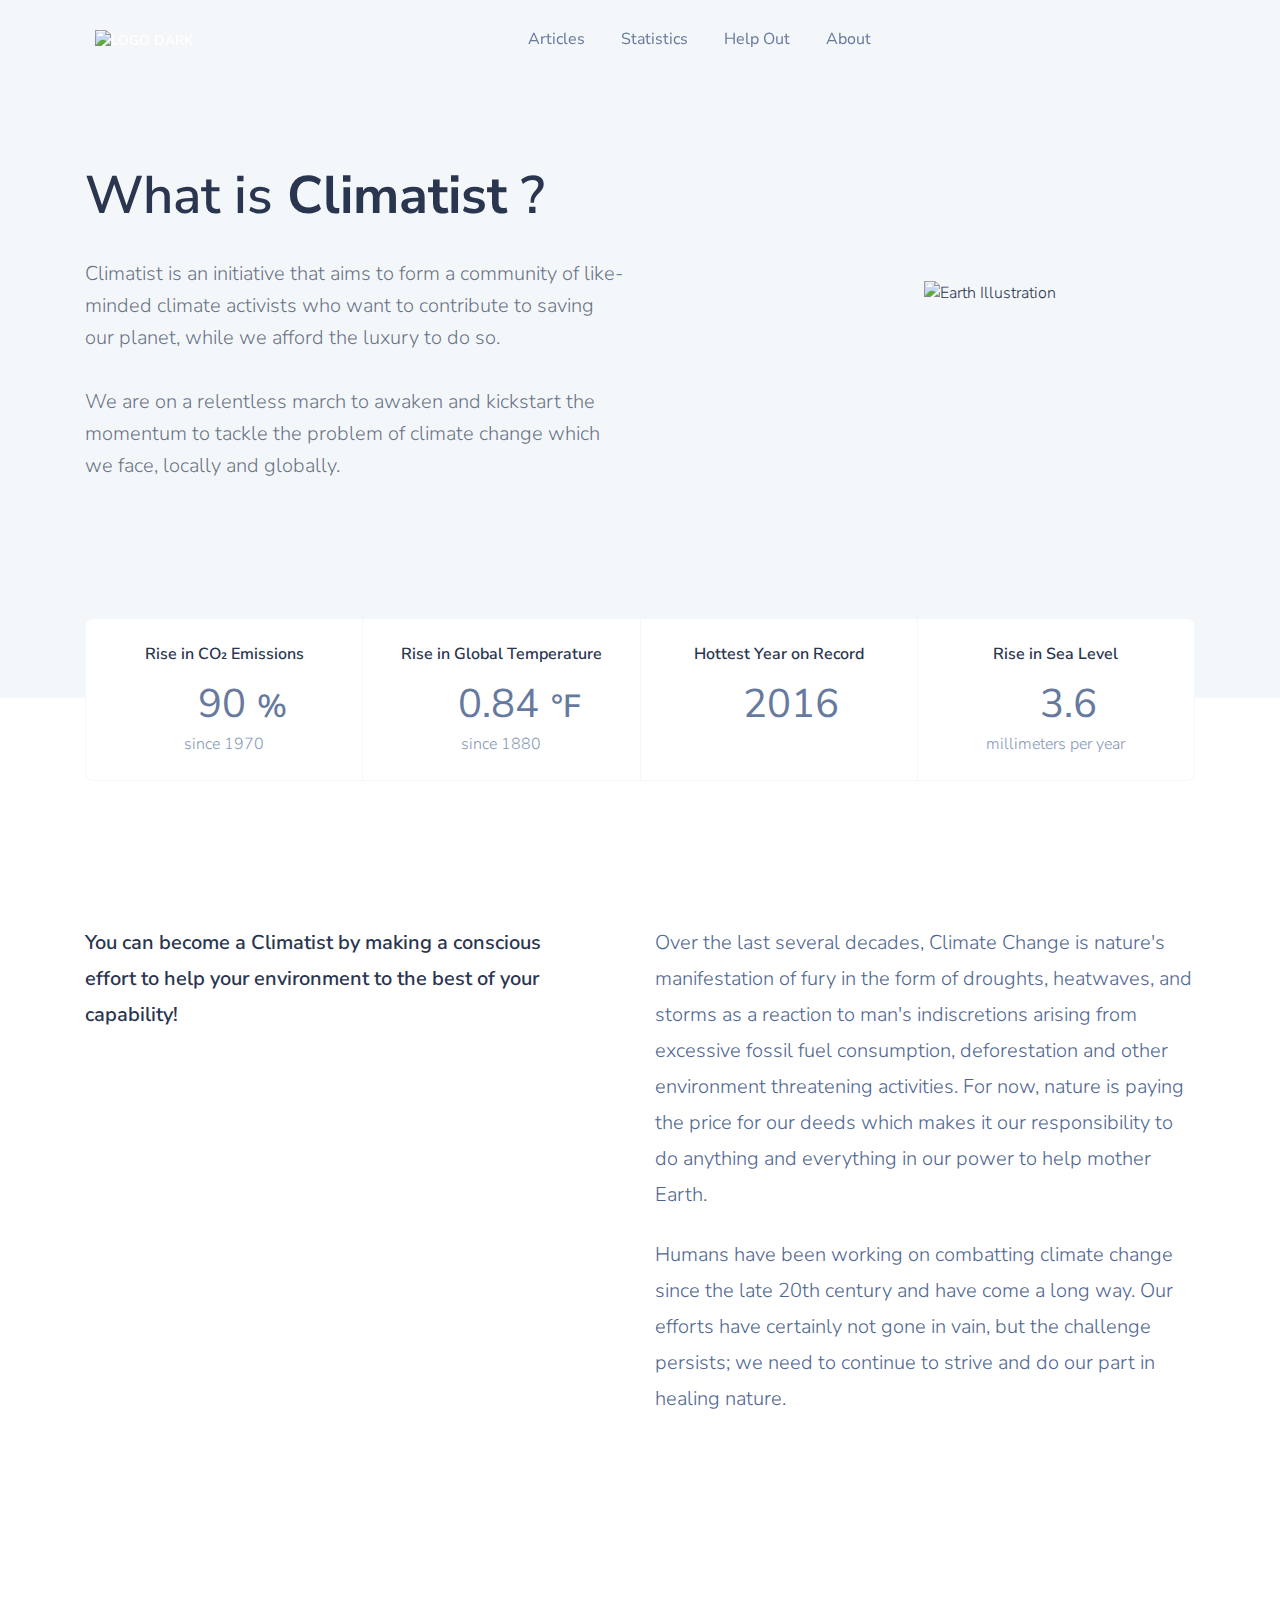
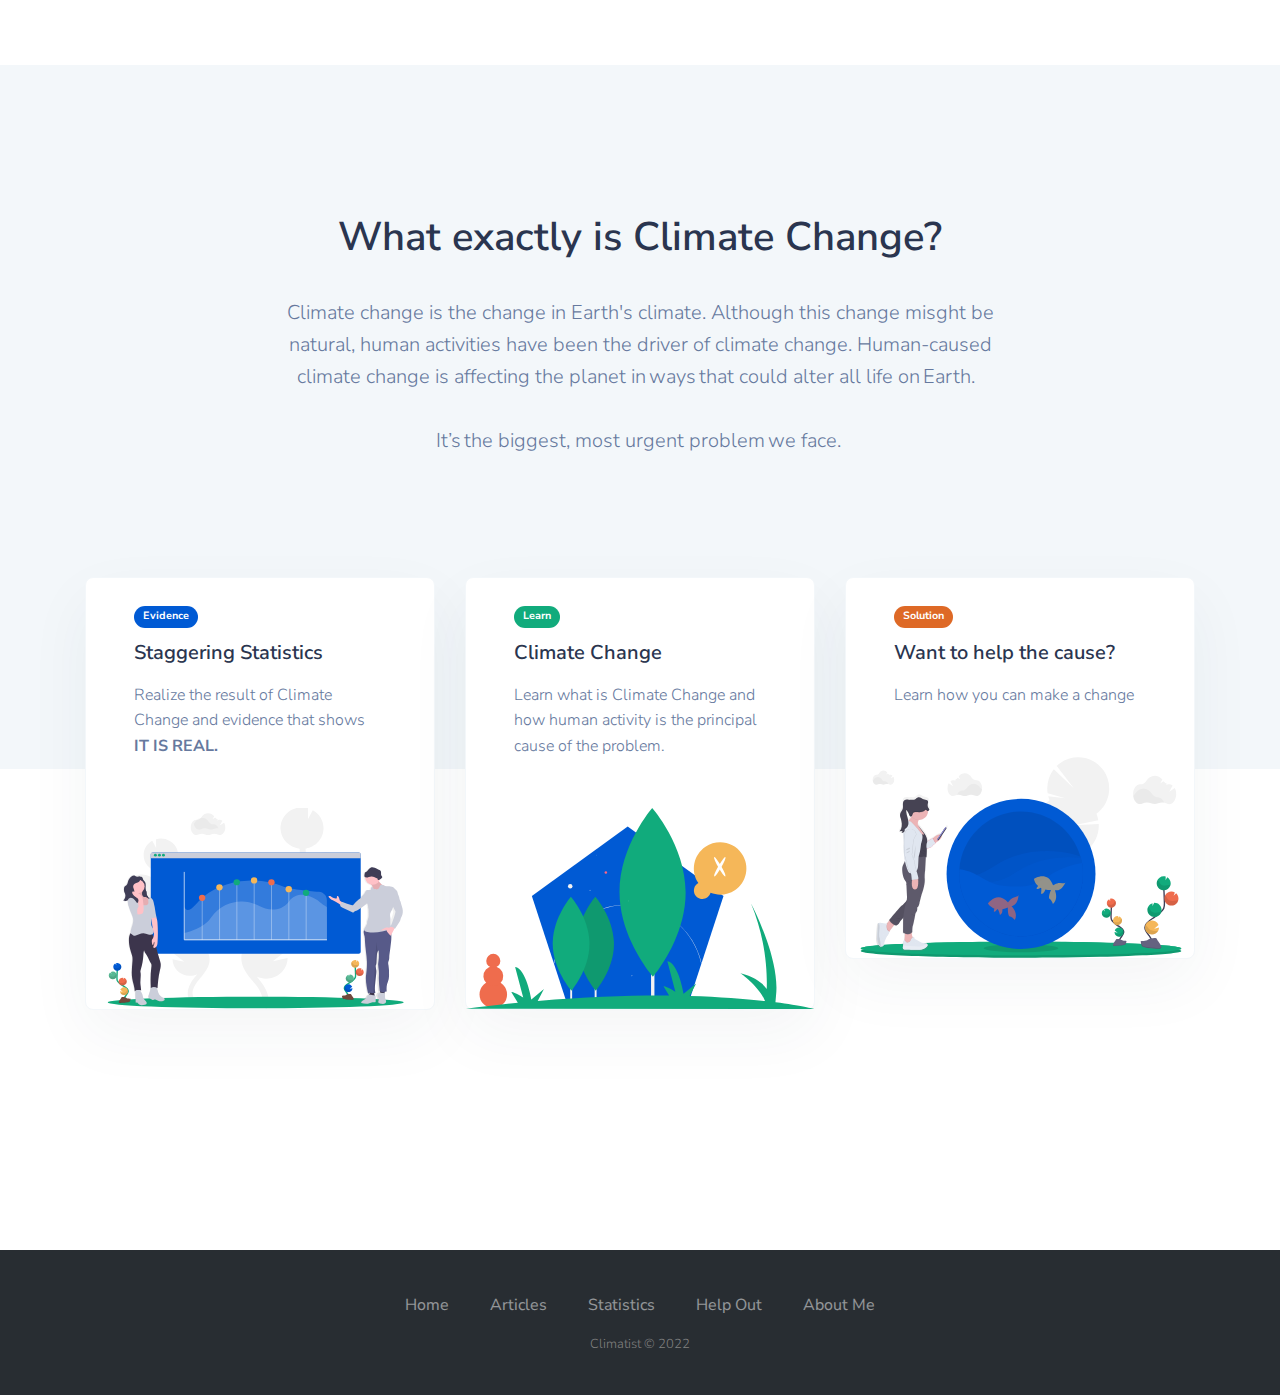
==== commit 64235c4d: "Update index.html" ====
--- a/mobile/index.html
+++ b/mobile/index.html
@@ -1,92 +1,38 @@
 <!DOCTYPE html>
-<!-- saved from url=(0043)https://demo.themesberg.com/leaf/index.html -->
 <html lang="en">
   <head>
     <meta http-equiv="Content-Type" content="text/html; charset=UTF-8" />
-    <title>Leaf - Non Profit environmental Bootstrap 4 Theme</title>
+    <title>Climatist - A Catalyst for Change</title>
+    
     <meta
       name="viewport"
       content="width=device-width,initial-scale=1,shrink-to-fit=no"
     />
     <meta
       name="title"
-      content="Leaf - Non Profit environmental Bootstrap 4 Theme"
-    />
-    <meta name="author" content="Themesberg" />
+      content="Climatist - A Catalyst for Change"
+    />
+    <meta name="author" content="Parth Sanan" />
     <meta
       name="description"
-      content="Leaf is the highest quality and most abundantly featured non profit environmental Bootstrap 4 theme ever created. Having a clean and beautiful UI and UX you can reach and truly get your message across about environmental issues."
+      content="Climatist is an initiative that aims to form a community of like-minded climate activists who want to contribute to saving our planet, while we afford the luxury to do so."
     />
     <meta
       name="keywords"
-      content="bootstrap 4, bootstrap, bootstrap 4 theme, bootstrap 4 non profit, bootstrap 4 environmental, climate change theme, environmental theme, green bootstrap 4 theme, themesberg, gulp, sass, responsive, responsive bootstrap 4 theme"
-    />
-    <link
-      rel="canonical"
-      href="https://themesberg.com/product/web-templates/leaf-non-profit-environmental-bootstrap-4-theme"
-    />
-    <meta property="og:type" content="website" />
-    <meta
-      property="og:url"
-      content="https://themesberg.com/product/web-templates/leaf-non-profit-environmental-bootstrap-4-theme"
+      content="Climatist, Climatists, climate change, climate, climate action, greenhouse gas, youth for climate, parth sanan"
     />
     <meta
       property="og:title"
-      content="Leaf - Non Profit environmental Bootstrap 4 Theme"
+      content="Climatist - A Catalyst for Change"
     />
     <meta
       property="og:description"
-      content="Leaf is the highest quality and most abundantly featured non profit environmental Bootstrap 4 theme ever created. Having a clean and beautiful UI and UX you can reach and truly get your message across about environmental issues."
-    />
-    <meta
-      property="og:image"
-      content="https://themesberg.s3.us-east-2.amazonaws.com/public/products/leaf/leaf-preview.jpg"
-    />
-    <meta property="twitter:card" content="summary_large_image" />
-    <meta
-      property="twitter:url"
-      content="https://themesberg.com/product/web-templates/leaf-non-profit-environmental-bootstrap-4-theme"
-    />
-    <meta
-      property="twitter:title"
-      content="Leaf - Non Profit environmental Bootstrap 4 Theme"
-    />
-    <meta
-      property="twitter:description"
-      content="Leaf is the highest quality and most abundantly featured non profit environmental Bootstrap 4 theme ever created. Having a clean and beautiful UI and UX you can reach and truly get your message across about environmental issues."
-    />
-    <meta
-      property="twitter:image"
-      content="https://themesberg.s3.us-east-2.amazonaws.com/public/products/leaf/leaf-preview.jpg"
-    />
-    <link
-      rel="apple-touch-icon"
-      sizes="120x120"
-      href="https://demo.themesberg.com/leaf/assets/img/favicon/apple-touch-icon.png"
-    />
-    <link
-      rel="icon"
-      type="image/png"
-      sizes="32x32"
-      href="https://demo.themesberg.com/leaf/assets/img/favicon/favicon-32x32.png"
-    />
-    <link
-      rel="icon"
-      type="image/png"
-      sizes="16x16"
-      href="https://demo.themesberg.com/leaf/assets/img/favicon/favicon-16x16.png"
-    />
-    <link
-      rel="manifest"
-      href="https://demo.themesberg.com/leaf/assets/img/favicon/site.webmanifest"
-    />
-    <link
-      rel="mask-icon"
-      href="https://demo.themesberg.com/leaf/assets/img/favicon/safari-pinned-tab.svg"
-      color="#ffffff"
-    />
+      content="Climatist is an initiative that aims to form a community of like-minded climate activists who want to contribute to saving our planet, while we afford the luxury to do so."
+    />
+
     <meta name="msapplication-TileColor" content="#ffffff" />
     <meta name="theme-color" content="#ffffff" />
+    <link rel = "icon" href = "icon.jpg" type = "image/x-icon" class="icon">
     <link type="text/css" href="./all.min.css" rel="stylesheet" />
     <link type="text/css" href="./prism.css" rel="stylesheet" />
     <link type="text/css" href="./jqvmap.min.css" rel="stylesheet" />
@@ -135,24 +81,24 @@
         <div class="container">
           <a
             class="navbar-brand"
-            href="https://demo.themesberg.com/leaf/index.html"
+            href="https://climatist.in/"
             ><img
               class="navbar-brand-dark"
-              src="./light.svg"
+              src="./icon-dark.jpg"
               alt="Logo light" />
-            <img class="navbar-brand-light" src="./primary.svg" alt="Logo dark"
+            <img class="navbar-brand-light" src="./icon.jpg" alt="Logo dark"
           /></a>
           <div class="navbar-collapse collapse" id="navbar_global">
             <div class="navbar-collapse-header">
               <div class="row">
                 <div class="col-6 collapse-brand">
-                  <a href="https://demo.themesberg.com/leaf/index.html"
-                    ><img src="./primary.svg" alt="menuimage"
+                  <a href="https://climatist.in"
+                    ><img src="./icon.jpg" alt="menuimage"
                   /></a>
                 </div>
                 <div class="col-6 collapse-close">
                   <a
-                    href="https://demo.themesberg.com/leaf/index.html#navbar_global"
+                    href="https://climatist.in"
                     role="button"
                     class="fas fa-times"
                     data-toggle="collapse"
@@ -164,234 +110,42 @@
                 </div>
               </div>
             </div>
+            
             <ul class="navbar-nav navbar-nav-hover m-auto">
               <li class="nav-item">
                 <a
-                  href="https://demo.themesberg.com/leaf/index.html"
+                  href="https://climatist.in/articles.html"
                   class="nav-link"
-                  ><span class="nav-link-inner-text">Home</span></a
+                  ><span class="nav-link-inner-text">Articles</span></a
                 >
               </li>
               <li class="nav-item">
                 <a
-                  href="https://demo.themesberg.com/leaf/html/pages/about.html"
+                  href="https://climatist.in/stats.html"
+                  class="nav-link"
+                  ><span class="nav-link-inner-text">Statistics</span></a
+                >
+              </li>
+              <li class="nav-item">
+                <a
+                  href="https://climatist.in/help-out.html"
+                  class="nav-link"
+                  ><span class="nav-link-inner-text">Help Out</span></a
+                >
+              </li>
+              <li class="nav-item">
+                <a
+                  href="https://climatist.in/about.html"
                   class="nav-link"
                   ><span class="nav-link-inner-text">About</span></a
                 >
               </li>
-              <li class="nav-item">
-                <a
-                  href="https://demo.themesberg.com/leaf/html/pages/our-mission.html"
-                  class="nav-link"
-                  ><span class="nav-link-inner-text">Our mission</span></a
-                >
-              </li>
-              <li class="nav-item dropdown">
-                <a
-                  href="https://demo.themesberg.com/leaf/index.html#"
-                  class="nav-link"
-                  data-toggle="dropdown"
-                  role="button"
-                  ><span class="nav-link-inner-text mr-1">Pages</span>
-                  <i class="fas fa-angle-down nav-link-arrow"></i
-                ></a>
-                <ul class="dropdown-menu">
-                  <li class="nav-item">
-                    <a
-                      href="https://demo.themesberg.com/leaf/html/pages/about.html"
-                      class="dropdown-item"
-                      >About</a
-                    >
-                  </li>
-                  <li class="nav-item">
-                    <a
-                      href="https://demo.themesberg.com/leaf/html/pages/our-mission.html"
-                      class="dropdown-item"
-                      >Our Mission</a
-                    >
-                  </li>
-                  <li class="nav-item">
-                    <a
-                      href="https://demo.themesberg.com/leaf/html/pages/donate.html"
-                      class="dropdown-item"
-                      >Donate</a
-                    >
-                  </li>
-                  <li class="nav-item">
-                    <a
-                      href="https://demo.themesberg.com/leaf/html/pages/updates.html"
-                      class="dropdown-item"
-                      >Updates</a
-                    >
-                  </li>
-                  <li class="nav-item">
-                    <a
-                      href="https://demo.themesberg.com/leaf/html/pages/update.html"
-                      class="dropdown-item"
-                      >Update Single</a
-                    >
-                  </li>
-                  <li class="nav-item">
-                    <a
-                      href="https://demo.themesberg.com/leaf/html/pages/contact.html"
-                      class="dropdown-item"
-                      >Contact</a
-                    >
-                  </li>
-                  <li class="dropdown-submenu">
-                    <a
-                      href="https://demo.themesberg.com/leaf/index.html#"
-                      class="dropdown-toggle dropdown-item d-flex justify-content-between align-items-center"
-                      aria-haspopup="true"
-                      aria-expanded="false"
-                      >Authentication<i
-                        class="fas fa-angle-right nav-link-arrow"
-                      ></i
-                    ></a>
-                    <ul class="dropdown-menu">
-                      <li>
-                        <a
-                          href="https://demo.themesberg.com/leaf/html/pages/sign-in.html"
-                          class="dropdown-item"
-                          >Sign In</a
-                        >
-                      </li>
-                      <li>
-                        <a
-                          href="https://demo.themesberg.com/leaf/html/pages/sign-up.html"
-                          class="dropdown-item"
-                          >Sign Up</a
-                        >
-                      </li>
-                      <li>
-                        <a
-                          href="https://demo.themesberg.com/leaf/html/pages/forgot-password.html"
-                          class="dropdown-item"
-                          >Forgot password</a
-                        >
-                      </li>
-                    </ul>
-                  </li>
-                  <li class="dropdown-submenu">
-                    <a
-                      href="https://demo.themesberg.com/leaf/index.html#"
-                      class="dropdown-toggle dropdown-item d-flex justify-content-between align-items-center"
-                      aria-haspopup="true"
-                      aria-expanded="false"
-                      >Special<i class="fas fa-angle-right nav-link-arrow"></i
-                    ></a>
-                    <ul class="dropdown-menu">
-                      <li>
-                        <a
-                          href="https://demo.themesberg.com/leaf/html/pages/coming-soon.html"
-                          class="dropdown-item"
-                          >Coming Soon</a
-                        >
-                      </li>
-                      <li>
-                        <a
-                          href="https://demo.themesberg.com/leaf/html/pages/404.html"
-                          class="dropdown-item"
-                          >404 Not Found</a
-                        >
-                      </li>
-                      <li>
-                        <a
-                          href="https://demo.themesberg.com/leaf/html/pages/500.html"
-                          class="dropdown-item"
-                          >500 Server Error</a
-                        >
-                      </li>
-                      <li>
-                        <a
-                          href="https://demo.themesberg.com/leaf/html/pages/terms.html"
-                          class="dropdown-item"
-                          >Terms of Service</a
-                        >
-                      </li>
-                      <li>
-                        <a
-                          href="https://demo.themesberg.com/leaf/html/pages/blank.html"
-                          class="dropdown-item"
-                          >Blank page</a
-                        >
-                      </li>
-                    </ul>
-                  </li>
-                </ul>
-              </li>
-              <li class="nav-item dropdown">
-                <a
-                  href="https://demo.themesberg.com/leaf/index.html#"
-                  class="nav-link"
-                  data-toggle="dropdown"
-                  role="button"
-                  ><span class="nav-link-inner-text mr-1">Support</span>
-                  <i class="fas fa-angle-down nav-link-arrow"></i
-                ></a>
-                <div class="dropdown-menu dropdown-menu-lg">
-                  <div class="col-auto px-0" data-dropdown-content="">
-                    <div class="list-group list-group-flush">
-                      <a
-                        href="https://demo.themesberg.com/leaf/docs/introduction.html"
-                        class="list-group-item list-group-item-action d-flex align-items-center p-0 py-3 px-lg-4"
-                        ><span class="icon icon-sm icon-secondary"
-                          ><i class="fas fa-file-alt"></i
-                        ></span>
-                        <div class="ml-4">
-                          <span class="text-dark d-block"
-                            >Documentation<span
-                              class="badge badge-sm badge-secondary ml-2"
-                              >v1.2</span
-                            ></span
-                          >
-                          <span class="small">Examples and guides</span>
-                        </div></a
-                      ><a
-                        href="https://themesberg.com/contact"
-                        target="_blank"
-                        class="list-group-item list-group-item-action d-flex align-items-center p-0 py-3 px-lg-4"
-                        ><span class="icon icon-sm icon-primary"
-                          ><i class="fas fa-microphone-alt"></i
-                        ></span>
-                        <div class="ml-4">
-                          <span class="text-dark d-block">Support</span>
-                          <span class="small"
-                            >Looking for answers? Ask us!</span
-                          >
-                        </div></a
-                      >
-                    </div>
-                  </div>
-                </div>
-              </li>
             </ul>
           </div>
-          <div class="d-none d-lg-block">
-            <a
-              href="https://demo.themesberg.com/leaf/html/pages/donate.html"
-              role="button"
-              class="btn btn-sm btn-warning animate-up-2"
-              ><i class="fas fa-donate mr-2"></i>Contribute </a
-            ><a
-              href="https://demo.themesberg.com/leaf/html/pages/sign-in.html"
-              role="button"
-              class="btn btn-sm btn-secondary animate-up-2 ml-3"
-              ><i class="fas fa-sign-in-alt mr-2"></i>Sign In</a
-            >
-          </div>
+          
           <div class="d-flex d-lg-none align-items-center">
-            <a
-              href="https://demo.themesberg.com/leaf/html/pages/donate.html"
-              role="button"
-              class="btn btn-sm btn-warning animate-up-2"
-              ><i class="fas fa-donate mr-1"></i>Donate </a
-            ><a
-              href="https://demo.themesberg.com/leaf/html/pages/sign-in.html"
-              role="button"
-              class="btn btn-sm btn-secondary animate-up-2 ml-2"
-              ><i class="fas fa-sign-in-alt mr-1"></i>Sign In </a
-            ><button
+            
+            <button
               class="navbar-toggler"
               type="button"
               data-toggle="collapse"
@@ -412,42 +166,26 @@
           <div class="row align-items-center">
             <div class="col-12 d-md-none">
               <h1 class="display-2 font-weight-bold mb-0">
-                We<span class="font-weight-bold"> safeguard </span>the
-                environment.
+                What<span class="font-weight-bold"> is </span>
+                Climatist?
               </h1>
             </div>
             <div class="col-8 col-md-7 col-lg-6 order-lg-1">
               <h1 class="display-2 font-weight-bold d-none d-md-inline">
-                We<span class="font-weight-bold"> safeguard </span>the
-                environment.
-              </h1>
+                What<span class="font-weight-bold"> is </span>
+                <b>Climatist</b> ?
+              </h1> 
               <p class="lead text-muted mt-4">
-                Over the past several decades, as the world has<br
-                  class="d-none d-lg-inline"
-                />increasingly warmed, so has its potential to burn.
-              </p>
-              <div class="mt-4 mt-lg-5 mb-5 mb-lg-0">
-                <a
-                  href="https://demo.themesberg.com/leaf/html/pages/our-mission.html"
-                  class="btn btn-md btn-primary animate-up-2 mr-3"
-                  ><span class="btn-inner-text"
-                    ><i class="fas fa-book-reader mr-2"></i>Our mission</span
-                  > </a
-                ><a
-                  href="https://demo.themesberg.com/leaf/index.html#"
-                  class="btn btn-md btn-white animate-up-2 d-none d-lg-inline-block"
-                  ><span class="btn-inner-text"
-                    ><i class="fas fa-file-download mr-2"></i>Download
-                    report</span
-                  ></a
-                >
-              </div>
+                Climatist is an initiative that aims to form a community of like-minded climate activists who want to contribute to saving our planet, while we afford the luxury to do so. <br class="d-none d-lg-inline"/>
+                <br   >We are on a relentless march to awaken and kickstart the momentum to tackle the problem of climate change which we face, locally and globally.
+              </p>              
             </div>
             <div class="col-4 col-md-5 col-lg-6 order-lg-2">
+              <a style="color: #f3f7fa;"href="https://www.vecteezy.com/free-vector/climate-change">Climate Change Vectors by Vecteezy</a>
               <img
-                src="./forest.svg"
+                src="./vect_earth.png"
                 class="img-fluid mb-lg-6 mb-0"
-                alt="Forest Illustration"
+                alt="Earth Illustration"
               />
             </div>
           </div>
@@ -460,48 +198,45 @@
               <div class="card-group">
                 <div class="card border-left-md border-soft">
                   <div class="card-body text-center">
-                    <h6 class="font-weight-bold mb-2">Carbon Dioxide</h6>
+                    <h6 class="font-weight-bold mb-2">Rise in CO₂ Emissions</h6>
                     <h2 class="text-gray mb-0">
                       <span class="icon-danger mr-2"
                         ><i class="fas fa-long-arrow-alt-up"></i></span
-                      ><span class="counter display-3 mr-2">412</span>
+                      ><span class="counter display-3 mr-2">90</span>%
                     </h2>
                     <span class="text-center text-muted mb-0"
-                      >parts per million</span
+                      >since 1970</span
                     >
                   </div>
                 </div>
                 <div class="card border-left-md border-soft">
                   <div class="card-body text-center">
-                    <h6 class="font-weight-bold mb-2">Global Temperature</h6>
+                    <h6 class="font-weight-bold mb-2">Rise in Global Temperature</h6>
                     <h2 class="text-gray mb-0">
                       <span class="icon-danger mr-2"
                         ><i class="fas fa-long-arrow-alt-up"></i></span
-                      ><span class="counter display-3 mr-2">1.9</span>°F
+                      ><span class="counter display-3 mr-2">0.84</span>°F
                     </h2>
                     <span class="text-center text-muted mb-0">since 1880</span>
                   </div>
                 </div>
                 <div class="card border-left-md border-soft">
                   <div class="card-body text-center">
-                    <h6 class="font-weight-bold mb-2">Arctic Ice Minimum</h6>
+                    <h6 class="font-weight-bold mb-2">Hottest Year on Record</h6>
                     <h2 class="text-gray mb-0">
                       <span class="icon-danger mr-2"
                         ><i class="fas fa-long-arrow-alt-down"></i></span
-                      ><span class="counter display-3 mr-2">13</span>%
-                    </h2>
-                    <span class="text-center text-muted mb-0"
-                      >percent per decade</span
-                    >
+                      ><span class="counter display-3 mr-2">2016
+                    </h2> 
                   </div>
                 </div>
                 <div class="card border-left-md border-soft">
                   <div class="card-body text-center">
-                    <h6 class="font-weight-bold mb-2">Sea Level</h6>
+                    <h6 class="font-weight-bold mb-2">Rise in Sea Level</h6>
                     <h2 class="text-gray mb-0">
                       <span class="icon-danger mr-2"
                         ><i class="fas fa-long-arrow-alt-up"></i></span
-                      ><span class="counter display-3 mr-2">3.3</span>
+                      ><span class="counter display-3 mr-2">3.6</span>
                     </h2>
                     <span class="text-center text-muted mb-0"
                       >millimeters per year</span
@@ -518,50 +253,35 @@
           <div class="row mb-4 mb-lg-6">
             <div class="col-lg-6 pr-lg-5">
               <p class="h5 font-weight-bold lh-180">
-                LEAF was created to provide policymakers with regular scientific
-                assessments on climate change, its implications and potential
-                future risks, as well as to put forward adaptation and
-                mitigation options.
+                You can become a Climatist by making a conscious effort to help your environment to the best of your capability!
               </p>
             </div>
             <div class="col-lg-6">
               <p class="lead lh-180">
-                Through its assessments, the LEAF determines the state of
-                knowledge on climate change. It identifies where there is
-                agreement in the scientific community on topics related to
-                climate change, and where further research is needed. The
-                reports are drafted and reviewed in several stages, thus
-                guaranteeing objectivity and transparency. The LEAF does not
-                conduct its own research.
+                Over the last several decades, Climate Change is nature's manifestation of fury in the form of droughts, 
+                heatwaves, and storms as a reaction to man's indiscretions arising from excessive fossil fuel consumption, 
+                deforestation and other environment threatening activities. For now, nature is paying the price for our deeds 
+                which makes it our responsibility to do anything and everything in our power to help mother Earth.
               </p>
               <p class="lead lh-180">
-                LEAF reports are neutral, policy-relevant but not
-                policy-prescriptive. The assessment reports are a key input into
-                the international negotiations to tackle climate change.
+                Humans have been working on combatting climate change since the late 20th century and have come a long way. 
+                Our efforts have certainly not gone in vain, but the challenge persists; we need to continue to strive 
+                and do our part in healing nature.
               </p>
             </div>
-          </div>
-          <div class="col text-center">
-            <a
-              href="https://demo.themesberg.com/leaf/html/pages/about.html"
-              class="btn btn-md btn-primary animate-up-2 mr-3"
-              ><span class="btn-inner-text"
-                ><i class="fas fa-book-open mr-2"></i>Learn more about
-                Leaf</span
-              ></a
-            >
-          </div>
+          </div>  
         </div>
       </div>
       <section class="section section-lg pb-10 pb-lg-11 bg-soft">
         <div class="container">
           <div class="row justify-content-center">
             <div class="col-lg-8 text-center text-dark">
-              <h2 class="h1">What is Climate Change?</h2>
+              <h2 class="h1">What exactly is Climate Change?</h2>
               <p class="lead text-gray my-4">
-                Climate change occurs when changes in Earth's climate system
-                result in new weather patterns that remain in place for an
-                extended period of time.
+                Climate change is the change in Earth's climate. Although this change misght be natural, 
+                human activities have been the driver of climate change. Human-caused climate change is affecting the planet in ways that could alter all life on Earth.
+                 <br><br>
+                It’s the biggest, most urgent problem we face. 
               </p>
             </div>
           </div>
@@ -573,14 +293,14 @@
             <div class="col-12 col-lg-4 mb-5">
               <a
                 class="card animate-up-3 shadow-sm border-soft"
-                href="https://demo.themesberg.com/leaf/html/pages/our-mission.html"
+                href="https://climatist.in/stats.html"
                 ><div class="px-5 pt-4 pb-5">
                   <span class="badge badge-secondary badge-pill mb-2"
                     >Evidence</span
                   >
-                  <h5 class="mb-3">How Do We Know?</h5>
+                  <h5 class="mb-3">Staggering Statistics</h5>
                   <p class="text-gray mb-0">
-                    The Earth's climate has changed throughout history
+                    Realize the result of Climate Change and evidence that shows<br><b>IT IS REAL.</b> 
                   </p>
                 </div>
                 <div>
@@ -594,14 +314,14 @@
             <div class="col-12 col-lg-4 mb-5">
               <a
                 class="card animate-up-3 shadow-sm border-soft"
-                href="https://demo.themesberg.com/leaf/html/pages/our-mission.html"
+                href="https://climatist.in/articles.html"
                 ><div class="px-5 pt-4 pb-5">
                   <span class="badge badge-primary badge-pill mb-2"
-                    >Causes</span
+                    >Learn</span
                   >
-                  <h5 class="mb-3">Causes of Climate Change</h5>
+                  <h5 class="mb-3">Climate Change</h5>
                   <p class="text-gray mb-0">
-                    Life on Earth depends on energy coming from the Sun
+                    Learn what is Climate Change and how human activity is the principal cause of the problem.
                   </p>
                 </div>
                 <div>
@@ -615,14 +335,14 @@
             <div class="col-12 col-lg-4 mb-5">
               <a
                 class="card animate-up-3 shadow-sm border-soft"
-                href="https://demo.themesberg.com/leaf/html/pages/our-mission.html"
+                href="https://climatist.in/help-out.html"
                 ><div class="px-5 pt-4 pb-5">
                   <span class="badge badge-tertiary badge-pill mb-2"
                     >Solution</span
                   >
-                  <h5 class="mb-3">Solving the problem</h5>
+                  <h5 class="mb-3">Want to help the cause?</h5>
                   <p class="text-gray mb-0">
-                    NASA is a world leader in climate studies and Earth science
+                    Learn how you can make a change
                   </p>
                 </div>
                 <div>
@@ -638,451 +358,62 @@
       </div>
       <section class="section section-lg pb-5">
         <div class="container">
-          <div class="row justify-content-center mb-5 mb-lg-7">
-            <div class="col-lg-10 text-center">
-              <span class="badge badge-primary badge-pill badge-lg mb-4"
-                >Our Activities</span
-              >
-              <p class="h2">
-                The main activity of the
-                <span class="font-weight-bold">LEAF</span> is the preparation of
-                reports assessing the state of knowledge of climate change.
-              </p>
-            </div>
-          </div>
-          <div class="row">
-            <div class="col-12 col-md-6 col-lg-4 d-flex">
-              <a
-                class="card mb-5 mb-lg-0 pb-11 overlay-primary rounded bg-image animate-up-3"
-                href="https://demo.themesberg.com/leaf/html/pages/update.html"
-                data-background="./assets/img/activity-1.jpg"
-                style="background-image: url('./assets/img/activity-1.jpg')"
-                ><div class="card-body z-2 my-auto text-white">
-                  <span class="font-weight-bold"
-                    ><i class="fas fa-dot-circle mr-2"></i>Scoping Meeting</span
-                  >
-                  <h4 class="font-weight-normal mt-4 mb-3">
-                    Scoping meeting for the Synthesis Report of the Sixth
-                    Assessment Report
-                  </h4>
-                  <p class="mb-0">
-                    <i class="far fa-calendar-alt mr-2"></i>October 21,
-                    <span class="current-year">2023</span>
-                  </p>
-                </div></a
-              >
-            </div>
-            <div class="col-12 col-md-6 col-lg-4 d-flex">
-              <a
-                class="card mb-4 mb-lg-0 pb-11 overlay-secondary rounded bg-image animate-up-3"
-                href="https://demo.themesberg.com/leaf/html/pages/update.html"
-                data-background="./assets/img/activity-2.jpg"
-                style="background-image: url('./assets/img/activity-2.jpg')"
-                ><div class="card-body z-2 my-auto text-white">
-                  <span class="font-weight-bold"
-                    ><i class="fas fa-dot-circle mr-2"></i>Lead Author
-                    Meetings</span
-                  >
-                  <h4 class="font-weight-normal mt-4 mb-3">
-                    Third Lead Author Meeting of the IPCC Working Group I Sixth
-                    Assessment Report
-                  </h4>
-                  <p class="mb-0">
-                    <i class="far fa-calendar-alt mr-2"></i>August 26,
-                    <span class="current-year">2023</span>
-                  </p>
-                </div></a
-              >
-            </div>
-            <div class="col-12 col-md-6 col-lg-4 d-flex">
-              <a
-                class="card mb-4 mb-lg-0 pb-11 overlay-tertiary rounded bg-image animate-up-3"
-                href="https://demo.themesberg.com/leaf/html/pages/update.html"
-                data-background="./assets/img/activity-3.jpg"
-                style="background-image: url('./assets/img/activity-3.jpg')"
-                ><div class="card-body z-2 my-auto text-white">
-                  <span class="font-weight-bold"
-                    ><i class="fas fa-dot-circle mr-2"></i>Meeting</span
-                  >
-                  <h4 class="font-weight-normal mt-4 mb-3">
-                    Second Joint Session of IPCC Working Groups I, II and III,
-                    in cooperation with the TFI and IPCC 50
-                  </h4>
-                  <p class="mb-0">
-                    <i class="far fa-calendar-alt mr-2"></i>August 1,
-                    <span class="current-year">2023</span>
-                  </p>
-                </div></a
-              >
-            </div>
-            <div class="col-12 col-md-6 col-lg-4 d-flex d-lg-none">
-              <a
-                class="card mb-5 mb-lg-0 pb-11 overlay-primary rounded bg-image animate-up-3"
-                href="https://demo.themesberg.com/leaf/html/pages/update.html"
-                data-background="./assets/img/activity-3.jpg"
-                style="background-image: url('./assets/img/activity-3.jpg')"
-                ><div class="card-body z-2 my-auto text-white">
-                  <span class="font-weight-bold"
-                    ><i class="fas fa-dot-circle mr-2"></i>Meeting</span
-                  >
-                  <h4 class="font-weight-normal mt-4 mb-3">
-                    Second Joint Session of IPCC Working Groups I, II and III,
-                    in cooperation with the TFI and IPCC 50
-                  </h4>
-                  <p class="mb-0">
-                    <i class="far fa-calendar-alt mr-2"></i>August 1,
-                    <span class="current-year">2023</span>
-                  </p>
-                </div></a
-              >
-            </div>
-          </div>
-          <div class="col text-center mt-lg-6">
-            <a
-              href="https://demo.themesberg.com/leaf/html/pages/updates.html"
-              class="btn btn-md btn-primary animate-hover mr-3"
-              ><span class="btn-inner-text"
-                >View all Activities<i
-                  class="fas fa-arrow-right animate-right-3 ml-2"
-                ></i></span
-            ></a>
-          </div>
-        </div>
+        </div>        
       </section>
-      <section class="section bg-white">
-        <div class="container">
-          <div class="mb-4 mb-lg-5 text-center">
-            <h2 class="font-weight-light">Are you ready for Leaf?</h2>
-          </div>
-          <div class="row d-flex justify-content-center">
-            <div class="col-12 col-md-6 col-lg-4">
-              <div class="pricing-card">
-                <div class="card shadow-sm border-soft mt-1">
-                  <header class="card-header bg-white p-3 text-center">
-                    <h2 class="h5 text-primary mb-4">Freelancer License</h2>
-                    <span class="d-block"
-                      ><span class="display-1 text-dark font-weight-bold"
-                        ><span class="align-top font-medium">$</span>59</span
-                      ></span
-                    >
-                  </header>
-                  <div class="card-body">
-                    <ul class="list-group mb-4">
-                      <li class="list-group-item">
-                        <i class="fas fa-check-circle mr-1 text-success"></i>
-                        Single website for client
-                      </li>
-                      <li class="list-group-item">
-                        <i class="fas fa-check-circle mr-1 text-success"></i>
-                        Single personal website
-                      </li>
-                      <li class="list-group-item">
-                        <i class="fas fa-check-circle mr-1 text-success"></i> 6
-                        months friendly support
-                      </li>
-                      <li class="list-group-item">
-                        <i class="fas fa-check-circle mr-1 text-success"></i>
-                        Future updates
-                      </li>
-                      <li class="list-group-item">
-                        <i class="fas fa-check-circle mr-1 text-success"></i>
-                        Money back guarantee
-                      </li>
-                      <li class="list-group-item">
-                        <i class="fas fa-times-circle mr-1 text-danger"></i>
-                        Multiple personal websites
-                      </li>
-                      <li class="list-group-item">
-                        <i class="fas fa-times-circle mr-1 text-danger"></i>
-                        Multiple websites for clients
-                      </li>
-                    </ul>
-                    <a
-                      href="https://themesberg.com/product/bootstrap/leaf-non-profit-environmental-bootstrap-4-theme"
-                      class="btn btn-primary btn-block animate-up-2"
-                      target="_blank"
-                      >Buy Freelancer License</a
-                    >
-                  </div>
-                </div>
-              </div>
-            </div>
-            <div class="col-12 col-md-6 col-lg-4">
-              <div class="pricing-card">
-                <div class="card shadow-sm border-soft mt-1">
-                  <header class="card-header bg-white p-3 text-center">
-                    <h2 class="h5 text-secondary mb-4">Company License</h2>
-                    <span class="d-block"
-                      ><span class="display-1 text-dark font-weight-bold"
-                        ><span class="align-top font-medium">$</span>99</span
-                      ></span
-                    >
-                  </header>
-                  <div class="card-body">
-                    <ul class="list-group mb-4">
-                      <li class="list-group-item">
-                        <i class="fas fa-check-circle mr-1 text-secondary"></i>
-                        Single website for client
-                      </li>
-                      <li class="list-group-item">
-                        <i class="fas fa-check-circle mr-1 text-secondary"></i>
-                        Single personal website
-                      </li>
-                      <li class="list-group-item">
-                        <i class="fas fa-check-circle mr-1 text-secondary"></i>
-                        6 months friendly support
-                      </li>
-                      <li class="list-group-item">
-                        <i class="fas fa-check-circle mr-1 text-secondary"></i>
-                        Future updates
-                      </li>
-                      <li class="list-group-item">
-                        <i class="fas fa-check-circle mr-1 text-secondary"></i>
-                        Money back guarantee
-                      </li>
-                      <li class="list-group-item">
-                        <i class="fas fa-check-circle mr-1 text-secondary"></i>
-                        Multiple personal websites
-                      </li>
-                      <li class="list-group-item">
-                        <i class="fas fa-check-circle mr-1 text-secondary"></i>
-                        Multiple websites for clients
-                      </li>
-                    </ul>
-                    <a
-                      href="https://themesberg.com/product/bootstrap/leaf-non-profit-environmental-bootstrap-4-theme"
-                      class="btn btn-outline-secondary btn-block"
-                      target="_blank"
-                      >Buy Company License</a
-                    >
-                  </div>
-                </div>
-              </div>
-            </div>
-          </div>
-          <p class="text-center mt-4">
-            <a
-              href="https://themesberg.com/licensing"
-              target="_blank"
-              class="text-gray font-small font-weight-light"
-              ><i class="fas fa-question-circle mr-1"></i> Read more about
-              licensing</a
-            >
-          </p>
-        </div>
-      </section>
-      <section class="section py-0">
-        <div class="container">
-          <div class="row position-relative align-items-center no-gutters z-2">
-            <div class="col">
-              <div class="card-group">
-                <div
-                  class="card border-left-md border-soft py-2 px-3 py-lg-4 px-lg-5"
-                >
-                  <div class="card-body">
-                    <h4>Follow us</h4>
-                    <p class="lead mt-3 mb-4">
-                      Our non-governmental organizationon (LEAF) is active
-                      socially – choose your network:
-                    </p>
-                    <ul class="list-inline mb-0">
-                      <li class="list-inline-item">
-                        <a
-                          href="https://www.facebook.com/themesberg/"
-                          target="_blank"
-                          class="btn btn-link btn-facebook"
-                          rel="noopener nofollow"
-                          data-toggle="tooltip"
-                          data-placement="bottom"
-                          title=""
-                          data-original-title="Like us on Facebook"
-                          ><span class="icon icon-sm"
-                            ><i class="fab fa-facebook"></i></span
-                        ></a>
-                      </li>
-                      <li class="list-inline-item">
-                        <a
-                          href="https://www.linkedin.com/company/themesberg/"
-                          target="_blank"
-                          class="btn btn-link btn-linkedin"
-                          rel="noopener nofollow"
-                          data-toggle="tooltip"
-                          data-placement="bottom"
-                          title=""
-                          data-original-title="Like us on LinkedIn"
-                          ><span class="icon icon-sm"
-                            ><i class="fab fa-linkedin"></i></span
-                        ></a>
-                      </li>
-                      <li class="list-inline-item">
-                        <a
-                          href="https://twitter.com/themesberg"
-                          target="_blank"
-                          class="btn btn-link btn-twitter"
-                          rel="noopener nofollow"
-                          data-toggle="tooltip"
-                          data-placement="bottom"
-                          title=""
-                          data-original-title="Follow us on Twitter"
-                          ><span class="icon icon-sm"
-                            ><i class="fab fa-twitter"></i></span
-                        ></a>
-                      </li>
-                      <li class="list-inline-item">
-                        <a
-                          href="https://instagram.com/themesberg"
-                          target="_blank"
-                          class="btn btn-link btn-instagram"
-                          rel="noopener nofollow"
-                          data-toggle="tooltip"
-                          data-placement="bottom"
-                          title=""
-                          data-original-title="Like us on Instagram"
-                          ><span class="icon icon-sm"
-                            ><i class="fab fa-instagram"></i></span
-                        ></a>
-                      </li>
-                      <li class="list-inline-item">
-                        <a
-                          href="https://dribbble.com/themesberg"
-                          target="_blank"
-                          class="btn btn-link btn-dribbble"
-                          rel="noopener nofollow"
-                          data-toggle="tooltip"
-                          data-placement="bottom"
-                          title=""
-                          data-original-title="Like us on Dribbble"
-                          ><span class="icon icon-sm"
-                            ><i class="fab fa-dribbble"></i></span
-                        ></a>
-                      </li>
-                      <li class="list-inline-item">
-                        <a
-                          href="https://github.com/themesberg"
-                          target="_blank"
-                          class="btn btn-link btn-github"
-                          rel="noopener nofollow"
-                          data-toggle="tooltip"
-                          data-placement="bottom"
-                          title=""
-                          data-original-title="Star us on Github"
-                          ><span class="icon icon-sm"
-                            ><i class="fab fa-github"></i></span
-                        ></a>
-                      </li>
-                    </ul>
-                  </div>
-                </div>
-                <div
-                  class="card border-left-md border-soft py-2 px-3 py-lg-4 px-lg-5"
-                >
-                  <div class="card-body">
-                    <h4>Want to support us?</h4>
-                    <p class="lead mt-3 mb-4">
-                      We are hard working people and we need every little bit of
-                      help that we can get.
-                    </p>
-                    <a
-                      href="https://demo.themesberg.com/leaf/html/pages/donate.html"
-                      class="btn btn-md btn-primary animate-up-2 mr-3"
-                      ><i class="fas fa-donate mr-1"></i> Donate</a
-                    >
-                  </div>
-                </div>
-              </div>
-            </div>
-          </div>
-        </div>
-      </section>
+      <div class="footer-basic">
+        <footer>
+            <ul class="list-inline">
+                <li class="list-inline-item"><a href="https://climatist.in/index.html">Home</a></li>
+                <li class="list-inline-item"><a href="https://climatist.in/articles.html">Articles</a></li>
+                <li class="list-inline-item"><a href="https://climatist.in/stats.html">Statistics</a></li>
+                <li class="list-inline-item"><a href="https://climatist.in/help-out.html">Help Out</a></li>
+                <li class="list-inline-item"><a href="https://climatist.in/about.html">About Me</a></li>
+            </ul>
+            <p class="copyright">Climatist © 2022</p>
+        </footer>
+        <style>
+          .footer-basic {
+              padding-top: 5%;
+              padding:40px 0;
+              background-color:#282d32;
+              color:#4b4c4d;
+          }
+            
+          .footer-basic ul {
+              padding:0;
+              list-style:none;
+              text-align:center;
+              font-size:18px;
+              font-family: "Helvetica";
+              line-height:1.6;
+              margin-bottom:0;
+          }
+            
+          .footer-basic li {
+              padding:0 10px;
+          }
+            
+          .footer-basic ul a {
+              color:white;
+              text-decoration:none;
+              opacity:0.5;
+          }
+            
+          .footer-basic ul a:hover {
+              opacity:1;
+          }
+            
+          .footer-basic .copyright {
+              margin-top:15px;
+              text-align:center;
+              font-size:13px;
+              color:grey;
+              margin-bottom:0;
+          }
+        </style>
+      </div>
     </main>
-    <footer class="footer pt-10 pt-lg-11 pb-4 bg-soft text-dark mt-n9">
-      <div class="container">
-        <div class="row">
-          <div class="col text-center">
-            <a
-              class="footer-brand"
-              href="https://demo.themesberg.com/leaf/index.html"
-              ><img src="./primary.svg" alt="brand"
-            /></a>
-            <h6 class="text-primary pt-4 pb-5">
-              Leaf - Non Profit environmental Bootstrap 4 Theme
-            </h6>
-            <ul class="list-inline list-group-flush list-group-borderless mb-0">
-              <li class="list-inline-item px-0 px-sm-2">
-                <a
-                  href="https://themesberg.com/"
-                  target="_blank"
-                  class="text-gray"
-                  >Themesberg</a
-                >
-              </li>
-              <li class="list-inline-item px-0 px-sm-2">
-                <a
-                  href="https://themesberg.com/about"
-                  target="_blank"
-                  class="text-gray"
-                  >About Us</a
-                >
-              </li>
-              <li class="list-inline-item px-0 px-sm-2">
-                <a
-                  href="https://themesberg.com/products"
-                  target="_blank"
-                  class="text-gray"
-                  >Products</a
-                >
-              </li>
-              <li class="list-inline-item px-0 px-sm-2">
-                <a
-                  href="https://themesberg.com/blog"
-                  target="_blank"
-                  class="text-gray"
-                  >Blog</a
-                >
-              </li>
-              <li class="list-inline-item px-0 px-sm-2">
-                <a
-                  href="https://themesberg.com/licensing"
-                  target="_blank"
-                  class="text-gray"
-                  >License</a
-                >
-              </li>
-              <li class="list-inline-item px-0 px-sm-2">
-                <a
-                  href="https://demo.themesberg.com/leaf/docs/introduction.html"
-                  target="_blank"
-                  class="text-gray"
-                  >Documentation</a
-                >
-              </li>
-              <li class="list-inline-item px-0 px-sm-2">
-                <a
-                  href="https://themesberg.com/contact"
-                  target="_blank"
-                  class="text-gray"
-                  >Contact</a
-                >
-              </li>
-            </ul>
-          </div>
-        </div>
-        <hr class="mb-5" />
-        <div class="row">
-          <div class="col mb-4 mb-md-0">
-            <div
-              class="d-flex text-center justify-content-center align-items-center"
-            >
-              <p class="small text-gray mb-0">
-                ©
-                <a href="https://themesberg.com/" target="_blank">Themesberg</a>
-                <span class="current-year">2023</span>. All rights reserved.
-              </p>
-            </div>
-          </div>
-        </div>
-      </div>
-    </footer>
+    
     <script src="./jquery.min.js"></script>
     <script src="./popper.min.js"></script>
     <script src="./bootstrap.min.js"></script>
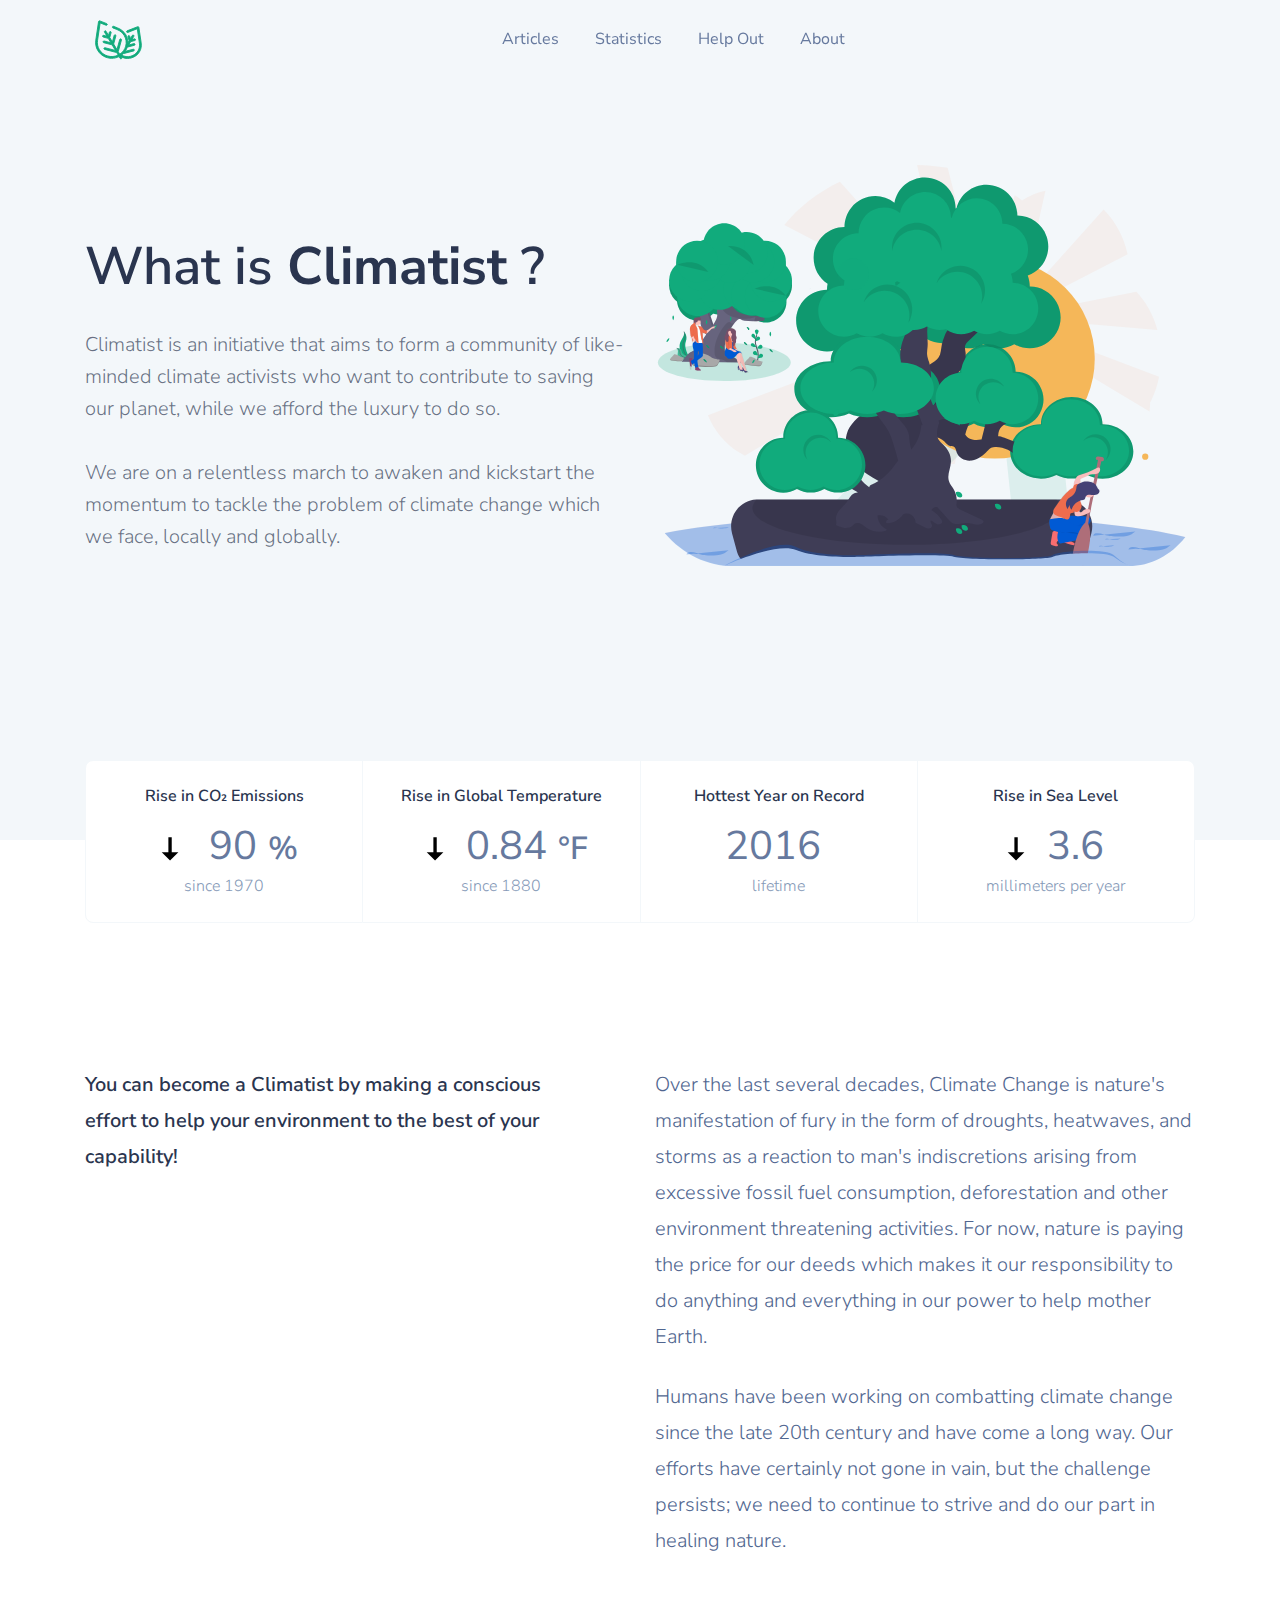
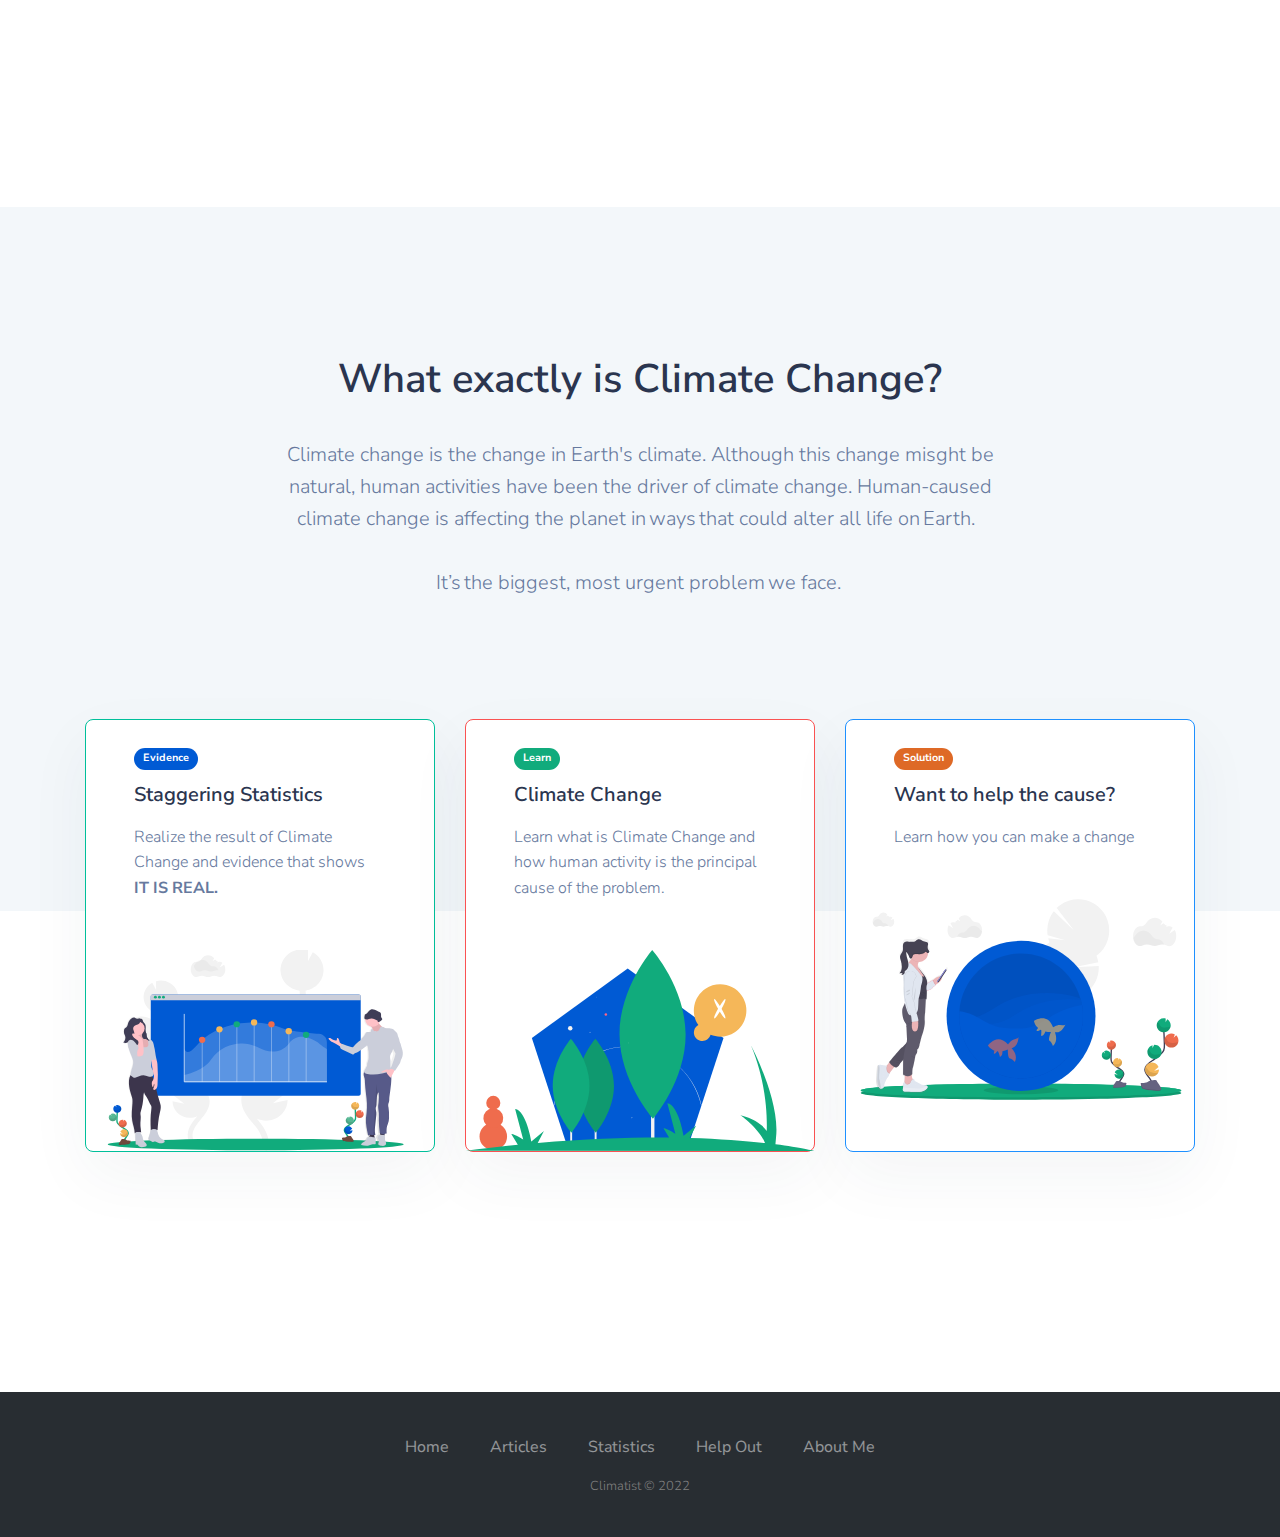
==== commit 86810aef: "chore: launch `v1.0.1`" ====
--- a/mobile/index.html
+++ b/mobile/index.html
@@ -38,41 +38,9 @@
     <link type="text/css" href="./jqvmap.min.css" rel="stylesheet" />
     <link type="text/css" href="./leaf.css" rel="stylesheet" />
     <script async="" src="./gtm.js"></script>
-    <script>
-      (function (w, d, s, l, i) {
-        w[l] = w[l] || [];
-        w[l].push({
-          "gtm.start": new Date().getTime(),
-          event: "gtm.js",
-        });
-        var f = d.getElementsByTagName(s)[0],
-          j = d.createElement(s),
-          dl = l != "dataLayer" ? "&l=" + l : "";
-        j.async = true;
-        j.src = "https://www.googletagmanager.com/gtm.js?id=" + i + dl;
-        f.parentNode.insertBefore(j, f);
-      })(window, document, "script", "dataLayer", "GTM-THQTXJ7");
-    </script>
     <script async="" src="./js"></script>
-    <script>
-      window.dataLayer = window.dataLayer || [];
-      function gtag() {
-        dataLayer.push(arguments);
-      }
-      gtag("js", new Date());
-
-      gtag("config", "UA-141734189-6");
-    </script>
   </head>
   <body>
-    <noscript
-      ><iframe
-        src="https://www.googletagmanager.com/ns.html?id=GTM-THQTXJ7"
-        height="0"
-        width="0"
-        style="display: none; visibility: hidden"
-      ></iframe
-    ></noscript>
     <header class="header-global">
       <nav
         id="navbar-main"
@@ -84,9 +52,9 @@
             href="https://climatist.in/"
             ><img
               class="navbar-brand-dark"
-              src="./icon-dark.jpg"
+              src="./navbar-logo-light.svg"
               alt="Logo light" />
-            <img class="navbar-brand-light" src="./icon.jpg" alt="Logo dark"
+            <img class="navbar-brand-light" src="./navbar-logo.svg" alt="Logo dark"
           /></a>
           <div class="navbar-collapse collapse" id="navbar_global">
             <div class="navbar-collapse-header">
@@ -177,13 +145,12 @@
               </h1> 
               <p class="lead text-muted mt-4">
                 Climatist is an initiative that aims to form a community of like-minded climate activists who want to contribute to saving our planet, while we afford the luxury to do so. <br class="d-none d-lg-inline"/>
-                <br   >We are on a relentless march to awaken and kickstart the momentum to tackle the problem of climate change which we face, locally and globally.
+                <br>We are on a relentless march to awaken and kickstart the momentum to tackle the problem of climate change which we face, locally and globally.
               </p>              
             </div>
             <div class="col-4 col-md-5 col-lg-6 order-lg-2">
-              <a style="color: #f3f7fa;"href="https://www.vecteezy.com/free-vector/climate-change">Climate Change Vectors by Vecteezy</a>
               <img
-                src="./vect_earth.png"
+                src="./forest.svg"
                 class="img-fluid mb-lg-6 mb-0"
                 alt="Earth Illustration"
               />
@@ -200,9 +167,10 @@
                   <div class="card-body text-center">
                     <h6 class="font-weight-bold mb-2">Rise in CO₂ Emissions</h6>
                     <h2 class="text-gray mb-0">
-                      <span class="icon-danger mr-2"
-                        ><i class="fas fa-long-arrow-alt-up"></i></span
-                      ><span class="counter display-3 mr-2">90</span>%
+                      <span class="mr-2">
+                        <svg xmlns="http://www.w3.org/2000/svg" style="height: 40px;width: 40px;margin-top: -6px;" viewBox="0 0 24 24"><title>arrow-down-thin</title><path d="M7.03 13.92H11.03V5L13.04 4.97V13.92H17.03L12.03 18.92Z" /></svg>
+                        </span>
+                        <span class="counter display-3 mr-2">90</span>%
                     </h2>
                     <span class="text-center text-muted mb-0"
                       >since 1970</span
@@ -214,7 +182,7 @@
                     <h6 class="font-weight-bold mb-2">Rise in Global Temperature</h6>
                     <h2 class="text-gray mb-0">
                       <span class="icon-danger mr-2"
-                        ><i class="fas fa-long-arrow-alt-up"></i></span
+                        ><svg xmlns="http://www.w3.org/2000/svg" style="height: 40px;width: 40px;margin-top: -6px;" viewBox="0 0 24 24"><title>arrow-down-thin</title><path d="M7.03 13.92H11.03V5L13.04 4.97V13.92H17.03L12.03 18.92Z" /></svg></span
                       ><span class="counter display-3 mr-2">0.84</span>°F
                     </h2>
                     <span class="text-center text-muted mb-0">since 1880</span>
@@ -224,10 +192,11 @@
                   <div class="card-body text-center">
                     <h6 class="font-weight-bold mb-2">Hottest Year on Record</h6>
                     <h2 class="text-gray mb-0">
-                      <span class="icon-danger mr-2"
-                        ><i class="fas fa-long-arrow-alt-down"></i></span
-                      ><span class="counter display-3 mr-2">2016
+                      <span class="counter display-3 mr-2">2016
                     </h2> 
+                    <span class="text-center text-muted mb-0"
+                      >lifetime</span
+                    >
                   </div>
                 </div>
                 <div class="card border-left-md border-soft">
@@ -235,7 +204,7 @@
                     <h6 class="font-weight-bold mb-2">Rise in Sea Level</h6>
                     <h2 class="text-gray mb-0">
                       <span class="icon-danger mr-2"
-                        ><i class="fas fa-long-arrow-alt-up"></i></span
+                        ><svg xmlns="http://www.w3.org/2000/svg" style="height: 40px;width: 40px;margin-top: -6px;" viewBox="0 0 24 24"><title>arrow-down-thin</title><path d="M7.03 13.92H11.03V5L13.04 4.97V13.92H17.03L12.03 18.92Z" /></svg></span
                       ><span class="counter display-3 mr-2">3.6</span>
                     </h2>
                     <span class="text-center text-muted mb-0"
@@ -292,7 +261,7 @@
           <div class="row mt-n9">
             <div class="col-12 col-lg-4 mb-5">
               <a
-                class="card animate-up-3 shadow-sm border-soft"
+                class="card animate-up-3 shadow-sm border-success"
                 href="https://climatist.in/stats.html"
                 ><div class="px-5 pt-4 pb-5">
                   <span class="badge badge-secondary badge-pill mb-2"
@@ -313,7 +282,7 @@
             </div>
             <div class="col-12 col-lg-4 mb-5">
               <a
-                class="card animate-up-3 shadow-sm border-soft"
+                class="card animate-up-3 shadow-sm border-danger"
                 href="https://climatist.in/articles.html"
                 ><div class="px-5 pt-4 pb-5">
                   <span class="badge badge-primary badge-pill mb-2"
@@ -334,7 +303,7 @@
             </div>
             <div class="col-12 col-lg-4 mb-5">
               <a
-                class="card animate-up-3 shadow-sm border-soft"
+                class="card animate-up-3 shadow-sm border-info h-100"
                 href="https://climatist.in/help-out.html"
                 ><div class="px-5 pt-4 pb-5">
                   <span class="badge badge-tertiary badge-pill mb-2"
@@ -434,62 +403,5 @@
     <script src="./jquery.vmap.min.js"></script>
     <script src="./jquery.vmap.world.js"></script>
     <script src="./leaf.js"></script>
-    <script>
-      (function () {
-        var js =
-          "window['__CF$cv$params']={r:'785eb5a14d5691a2',m:'t9cxCgIUmqX0BhzTLBpBhQGnjKgjWkcq11sNSpR9iqU-1673115648-0-Ad0YDBq8aoCVOKJcrcz/7gWbZ9MDtlqXB6Mii05aZkntoB8fDR8Z6YahxUHMkBJ4/RF0dWwrEUL66m0N4l12rNBCE+3oO+mLHBCHvT9dmvqyjWVetsyWol+vb1cgfncnCw==',s:[0xc80393de27,0x82fcc5d6e7],u:'/cdn-cgi/challenge-platform/h/b'};var now=Date.now()/1000,offset=14400,ts=''+(Math.floor(now)-Math.floor(now%offset)),_cpo=document.createElement('script');_cpo.nonce='',_cpo.src='/cdn-cgi/challenge-platform/h/b/scripts/alpha/invisible.js?ts='+ts,document.getElementsByTagName('head')[0].appendChild(_cpo);";
-        var _0xh = document.createElement("iframe");
-        _0xh.height = 1;
-        _0xh.width = 1;
-        _0xh.style.position = "absolute";
-        _0xh.style.top = 0;
-        _0xh.style.left = 0;
-        _0xh.style.border = "none";
-        _0xh.style.visibility = "hidden";
-        document.body.appendChild(_0xh);
-        function handler() {
-          var _0xi = _0xh.contentDocument || _0xh.contentWindow.document;
-          if (_0xi) {
-            var _0xj = _0xi.createElement("script");
-            _0xj.nonce = "";
-            _0xj.innerHTML = js;
-            _0xi.getElementsByTagName("head")[0].appendChild(_0xj);
-          }
-        }
-        if (document.readyState !== "loading") {
-          handler();
-        } else if (window.addEventListener) {
-          document.addEventListener("DOMContentLoaded", handler);
-        } else {
-          var prev = document.onreadystatechange || function () {};
-          document.onreadystatechange = function (e) {
-            prev(e);
-            if (document.readyState !== "loading") {
-              document.onreadystatechange = prev;
-              handler();
-            }
-          };
-        }
-      })();
-    </script>
-    <iframe
-      height="1"
-      width="1"
-      style="
-        position: absolute;
-        top: 0px;
-        left: 0px;
-        border: none;
-        visibility: hidden;
-      "
-      src="./saved_resource.html"
-    ></iframe>
-    <script
-      defer=""
-      src="./vaafb692b2aea4879b33c060e79fe94621666317369993"
-      integrity="sha512-0ahDYl866UMhKuYcW078ScMalXqtFJggm7TmlUtp0UlD4eQk0Ixfnm5ykXKvGJNFjLMoortdseTfsRT8oCfgGA=="
-      data-cf-beacon='{"rayId":"785eb5a14d5691a2","version":"2022.11.3","r":1,"token":"3a2c60bab7654724a0f7e5946db4ea5a","si":100}'
-      crossorigin="anonymous"
-    ></script>
   </body>
 </html>
